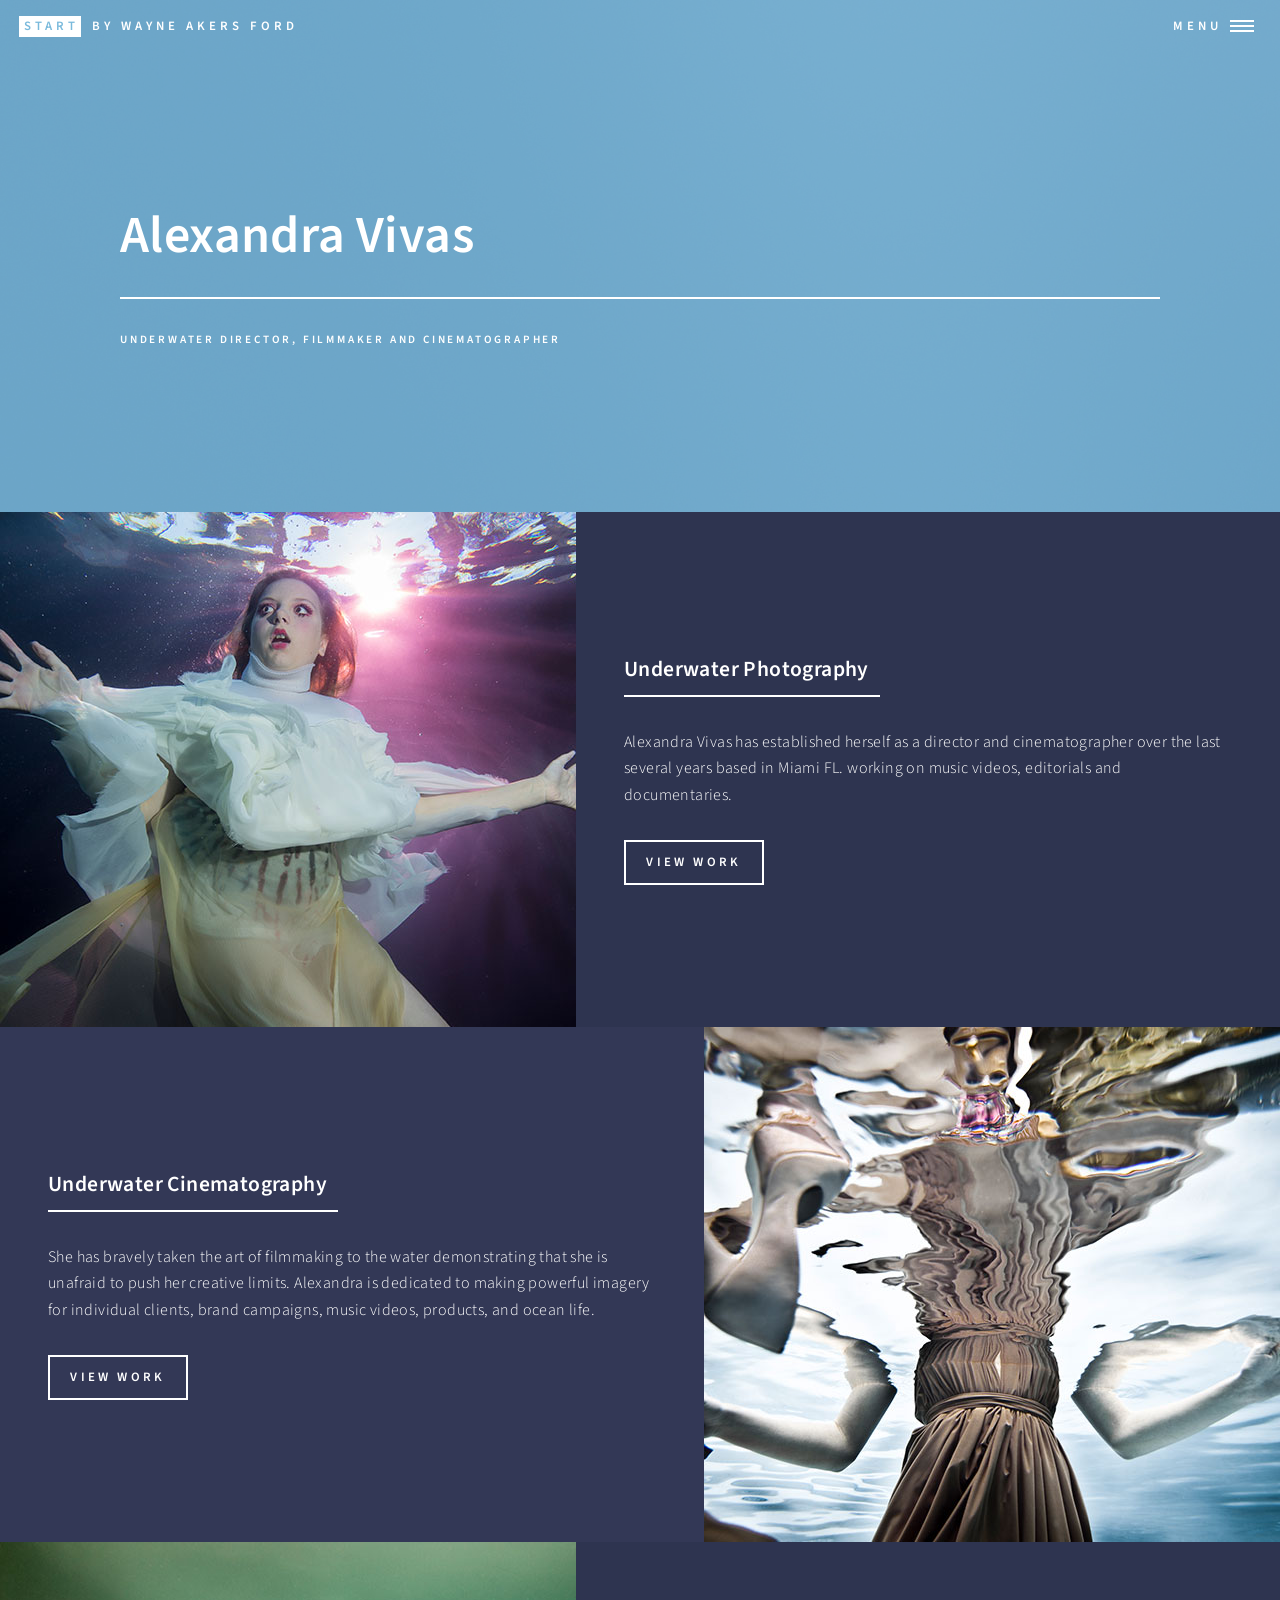
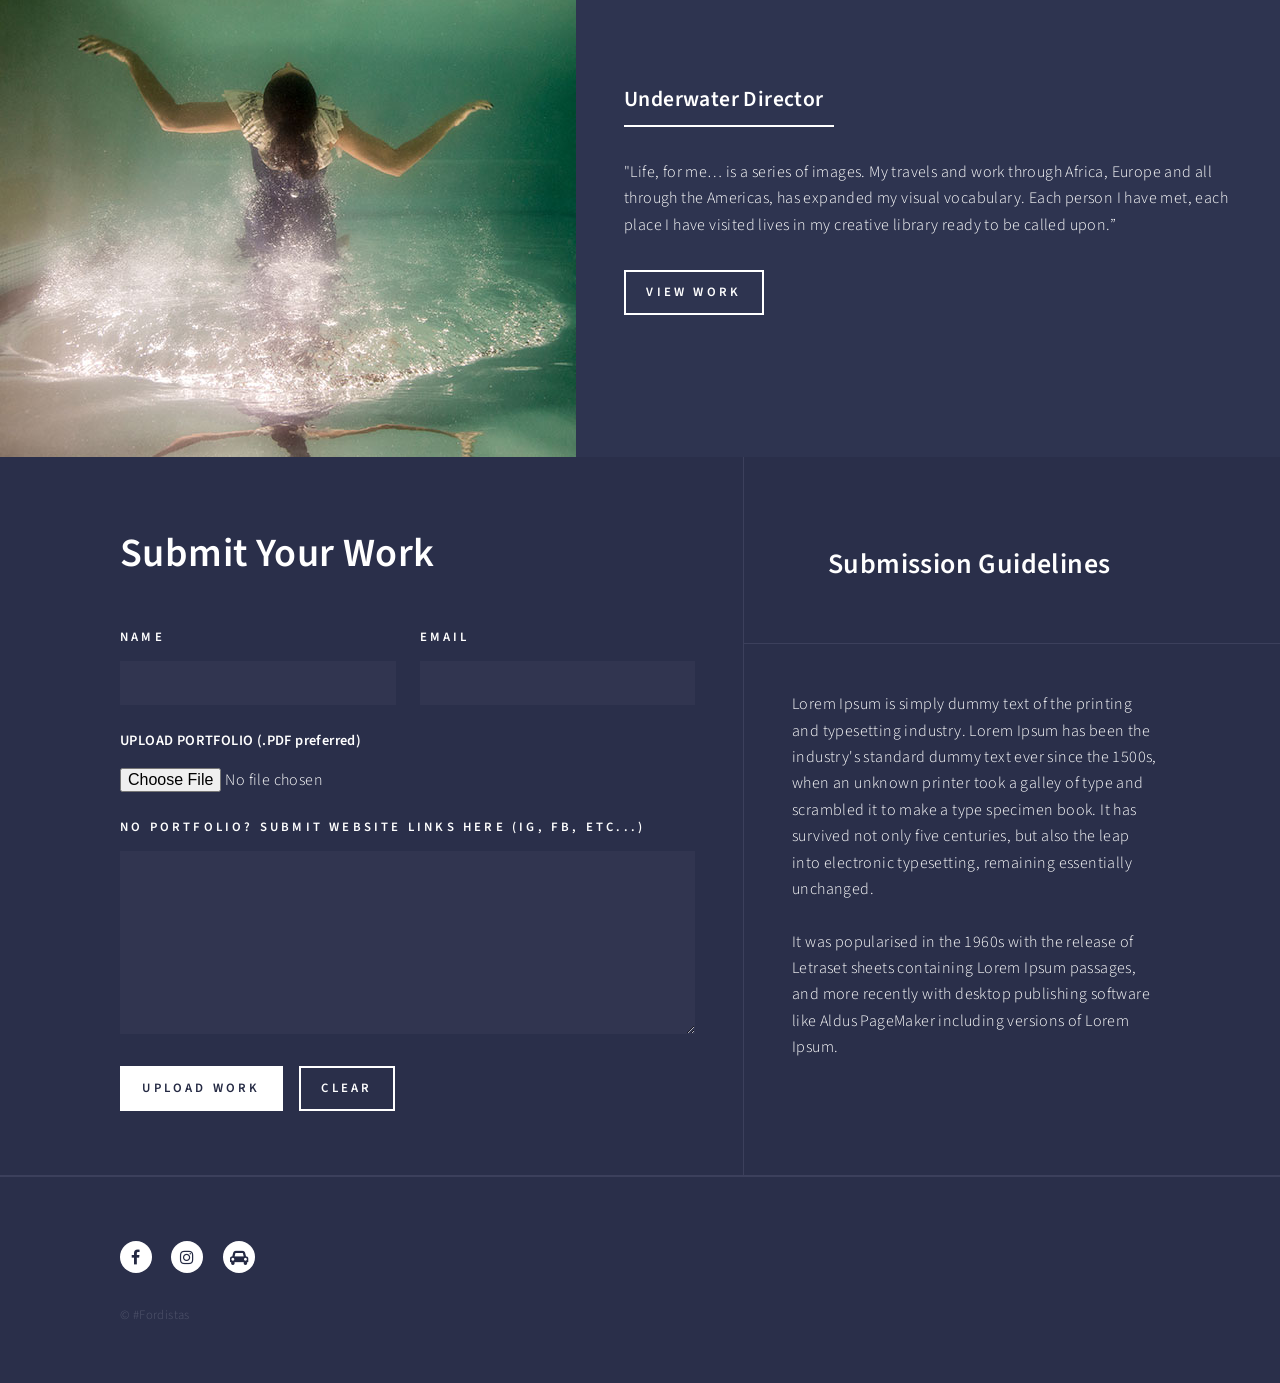
==== pages/AlexandraVivas.html @ 514eb355 "added all new artists" ====
<!DOCTYPE HTML>
<!--
	Forty by Pixelarity
	pixelarity.com | hello@pixelarity.com
	License: pixelarity.com/license
-->
<html>
	<head>
		<title>START</title>
		<meta charset="utf-8" />
		<meta name="viewport" content="width=device-width, initial-scale=1, user-scalable=no" />
		<link rel="stylesheet" href="../assets/css/main.css" />
		<noscript><link rel="stylesheet" href="../assets/css/noscript.css" /></noscript>
		<link rel="stylesheet" href="../assets/css/lightbox.css" />
	</head>
	<body class="is-preload">

		<!-- Wrapper -->
			<div id="wrapper">

				<!-- Header -->
				<!-- Note: The "styleN" class below should match that of the banner element. -->
					<header id="header" class="alt style2">
						<a href="../index.html" class="logo"><strong>START</strong> <span>by Wayne Akers Ford</span></a>
						<nav>
							<a href="#menu">Menu</a>
						</nav>
					</header>

				<!-- Menu -->
					<nav id="menu">
						<ul class="links">
							<li><a href="../index.html">Home</a></li>
							<li><a href="../index.html">Artist Catalogue</a></li>
<!-- 							<li><a href="#two">#Fordistas Gallery</a></li> -->
<!-- 							<li><a href="elements.html">Elements</a></li>
 -->						</ul>
<!-- 						<ul class="actions stacked">
							<li><a href="#" class="button primary fit">Get Started</a></li>
							<li><a href="#" class="button fit">Log In</a></li>
						</ul> -->
					</nav>

				<!-- Banner -->
				<!-- Note: The "styleN" class below should match that of the header element. -->
					<section id="banner" class="style2">
						<div class="inner">
							<span class="image">
								<img src="../images/pic07.jpg" alt="" />
							</span>
							<header class="major">
								<h1>Alexandra Vivas</h1>
							</header>
							<div class="content">
								<p>Underwater Director, filmmaker and cinematographer</p>
							</div>
						</div>
					</section>

				<!-- Main -->
					<div id="main">

						<!-- One -->
<!-- 							<section id="one">
								<div class="inner">
									<header class="major">
										<h2>Sed amet aliquam</h2>
									</header>
									<p>Nullam et orci eu lorem consequat tincidunt vivamus et sagittis magna sed nunc rhoncus condimentum sem. In efficitur ligula tate urna. Maecenas massa vel lacinia pellentesque lorem ipsum dolor. Nullam et orci eu lorem consequat tincidunt. Vivamus et sagittis libero. Nullam et orci eu lorem consequat tincidunt vivamus et sagittis magna sed nunc rhoncus condimentum sem. In efficitur ligula tate urna.</p>
								</div>
							</section>
 -->
						<!-- Two -->
							<section id="two" class="spotlights">
								<section>
									<a href="" class="image">
										<img src="../images/artist5_01_nov.jpg" alt="" data-position="center center" />
									</a>
									<div class="content">
										<div class="inner">
											<header class="major">
												<h3>Underwater Photography</h3>
											</header>
											<p>Alexandra Vivas has established herself as a director and cinematographer over the last several years based in Miami FL. working on music videos, editorials and documentaries.</p>
											<ul class="actions">
												<li>
													<a href="../images/artist5_01_nov.jpg" class="button" data-title="Underwater Photography" data-lightbox="image-1" data-title="My caption">View Work</a>
												</li>
											</ul>
										</div>
									</div>
								</section>

								<section>
									<a href="" class="image">
										<img src="../images/artist5_02_nov.jpg" alt="" data-position="top center" />
									</a>
									<div class="content">
										<div class="inner">
											<header class="major">
												<h3>Underwater Cinematography</h3>
											</header>
											<p>She has bravely taken the art of filmmaking to the water demonstrating that she is unafraid to push her creative limits.  Alexandra is dedicated to making powerful imagery for individual clients, brand campaigns, music videos, products, and ocean life. </p>
											<ul class="actions">
												<li><a href="../images/artist5_02_nov.jpg" class="button" data-title="Underwater Photography" data-lightbox="image-1" data-title="My caption">View Work</a></li>
											</ul>
										</div>
									</div>
								</section>

								<section>
									<a href="" class="image">
										<img src="../images/artist5_03_nov.jpg" alt="" data-position="25% 25%" />
									</a>
									<div class="content">
										<div class="inner">
											<header class="major">
												<h3>Underwater Director</h3>
											</header>
											<p>"Life, for me…  is a series of images.  My travels and work through Africa, Europe and all through the Americas, has expanded my visual vocabulary. Each person I have met, each place I have visited lives in my creative library ready to be called upon.”</p>
											<ul class="actions">
												<li><a href="../images/artist5_03_nov.jpg" class="button" data-title="Underwater Photography" data-lightbox="image-1" data-title="My caption">View Work</a></li>
											</ul>
										</div>
									</div>
								</section>

							</section>

						<!-- Three -->
<!-- 							<section id="three">
								<div class="inner">
									<header class="major">
										<h2>Massa libero</h2>
									</header>
									<p>Nullam et orci eu lorem consequat tincidunt vivamus et sagittis libero. Mauris aliquet magna magna sed nunc rhoncus pharetra. Pellentesque condimentum sem. In efficitur ligula tate urna. Maecenas laoreet massa vel lacinia pellentesque lorem ipsum dolor. Nullam et orci eu lorem consequat tincidunt. Vivamus et sagittis libero. Mauris aliquet magna magna sed nunc rhoncus amet pharetra et feugiat tempus.</p>
									<ul class="actions">
										<li><a href="" class="button next">Get Started</a></li>
									</ul>
								</div>
							</section>

					</div> -->

				<!-- Contact -->
					<section id="contact">
						<div class="inner">
							<section>
								<form method="post" action="#" netlify>
									<h1>Submit Your Work</h1>
									<div class="fields">
										<div class="field half">
											<label for="name">Name</label>
											<input type="text" name="name" id="name" />
										</div>
										<div class="field half">
											<label for="email">Email</label>
											<input type="text" name="email" id="email" />
										</div>
										<div class="field half"><div class="upload-btn-wrapper">
												<h5>UPLOAD PORTFOLIO (.PDF preferred)</h5>
											<!-- <button class="btn">Upload Your Work</button> -->
											<input type="file" name="myfile" />
										</div></div>
										<div class="field">
											<label for="message">No portfolio? Submit Website Links here (IG, FB, etc...)</label>
											<textarea name="message" id="message" rows="6"></textarea>
										</div>
									</div>
									<ul class="actions">
										<li><input type="submit" value="Upload Work" class="primary" /></li>
										<li><input type="reset" value="Clear" /></li>
									</ul>
								</form>
							</section>
							<section class="split">
								<h2>Submission Guidelines</h2>
								<p>Lorem Ipsum is simply dummy text of the printing and typesetting industry. Lorem Ipsum has been the industry's standard dummy text ever since the 1500s, when an unknown printer took a galley of type and scrambled it to make a type specimen book. It has survived not only five centuries, but also the leap into electronic typesetting, remaining essentially unchanged. </br> </br>It was popularised in the 1960s with the release of Letraset sheets containing Lorem Ipsum passages, and more recently with desktop publishing software like Aldus PageMaker including versions of Lorem Ipsum.</p>
							</section>
						</div>
					</section>

				<!-- Footer -->
					<footer id="footer">
						<div class="inner">
							<ul class="icons">
<!-- 								<li><a href="#" class="icon alt fa-twitter"><span class="label">Twitter</span></a></li>
 -->							<li><a href="https://www.facebook.com/wayneakersford/" class="icon alt fa-facebook"><span class="label">Facebook</span></a></li>
								<li><a href="https://www.instagram.com/wayneakersford/" class="icon alt fa-instagram"><span class="label">Instagram</span></a></li>
								<li><a href="http://wayneakersford.com" class="icon alt fa-car"><span class="label">Wayne Akers Ford</span></a></li>
							</ul>
							<ul class="copyright">
								<li>&copy; #Fordistas</li>
							</ul>
						</div>
					</footer>

			</div>

		<!-- Scripts -->
			<script src="../assets/js/jquery.min.js"></script>
			<script src="../assets/js/jquery.scrolly.min.js"></script>
			<script src="../assets/js/jquery.scrollex.min.js"></script>
			<script src="../assets/js/browser.min.js"></script>
			<script src="../assets/js/lightbox.js"></script>
			<script src="../assets/js/breakpoints.min.js"></script>
			<script src="../assets/js/util.js"></script>
			<script src="../assets/js/main.js"></script>

	</body>
</html>
---- assets/css/main.css ----
@import url(font-awesome.min.css);
@import url("https://fonts.googleapis.com/css?family=Source+Sans+Pro:300,300italic,600,600italic");

/*
	Forty by Pixelarity
	pixelarity.com | hello@pixelarity.com
	License: pixelarity.com/license
*/

html, body, div, span, applet, object,
iframe, h1, h2, h3, h4, h5, h6, p, blockquote,
pre, a, abbr, acronym, address, big, cite,
code, del, dfn, em, img, ins, kbd, q, s, samp,
small, strike, strong, sub, sup, tt, var, b,
u, i, center, dl, dt, dd, ol, ul, li, fieldset,
form, label, legend, table, caption, tbody,
tfoot, thead, tr, th, td, article, aside,
canvas, details, embed, figure, figcaption,
footer, header, hgroup, menu, nav, output, ruby,
section, summary, time, mark, audio, video {
	margin: 0;
	padding: 0;
	border: 0;
	font-size: 100%;
	font: inherit;
	vertical-align: baseline;}

article, aside, details, figcaption, figure,
footer, header, hgroup, menu, nav, section {
	display: block;}

body {
	line-height: 1;
}

ol, ul {
	list-style: none;
}

blockquote, q {
	quotes: none;
}

	blockquote:before, blockquote:after, q:before, q:after {
		content: '';
		content: none;
	}

table {
	border-collapse: collapse;
	border-spacing: 0;
}

body {
	-webkit-text-size-adjust: none;
}

mark {
	background-color: transparent;
	color: inherit;
}

input::-moz-focus-inner {
	border: 0;
	padding: 0;
}

input, select, textarea {
	-moz-appearance: none;
	-webkit-appearance: none;
	-ms-appearance: none;
	appearance: none;
}

/* Basic */

	@-ms-viewport {
		width: device-width;
	}

	body {
		-ms-overflow-style: scrollbar;
	}

	@media screen and (max-width: 480px) {

		html, body {
			min-width: 320px;
		}

	}

	html {
		box-sizing: border-box;
	}

	*, *:before, *:after {
		box-sizing: inherit;
	}

	body {
		background: #242943;
	}

		body.is-preload *, body.is-preload *:before, body.is-preload *:after {
			-moz-animation: none !important;
			-webkit-animation: none !important;
			-ms-animation: none !important;
			animation: none !important;
			-moz-transition: none !important;
			-webkit-transition: none !important;
			-ms-transition: none !important;
			transition: none !important;
		}

/* Type */

	body, input, select, textarea {
		color: #ffffff;
		font-family: "Source Sans Pro", Helvetica, sans-serif;
		font-size: 17pt;
		font-weight: 300;
		letter-spacing: 0.025em;
		line-height: 1.65;
	}

		@media screen and (max-width: 1680px) {

			body, input, select, textarea {
				font-size: 14pt;
			}

		}

		@media screen and (max-width: 1280px) {

			body, input, select, textarea {
				font-size: 12pt;
			}

		}

		@media screen and (max-width: 360px) {

			body, input, select, textarea {
				font-size: 11pt;
			}

		}

	a {
		-moz-transition: color 0.2s ease-in-out, border-bottom-color 0.2s ease-in-out;
		-webkit-transition: color 0.2s ease-in-out, border-bottom-color 0.2s ease-in-out;
		-ms-transition: color 0.2s ease-in-out, border-bottom-color 0.2s ease-in-out;
		transition: color 0.2s ease-in-out, border-bottom-color 0.2s ease-in-out;
		border-bottom: dotted 1px;
		color: inherit;
		text-decoration: none;
	}

		a:hover {
			border-bottom-color: transparent;
			color: #f76f91 !important;
		}

		a:active {
			color: #ed2c5c !important;
		}

	strong, b {
		color: #ffffff;
		font-weight: 600;
	}

	em, i {
		font-style: italic;
	}

	p {
		margin: 0 0 2em 0;
	}

	h1, h2, h3, h4, h5, h6 {
		color: #ffffff;
		font-weight: 600;
		line-height: 1.65;
		margin: 0 0 1em 0;
	}

		h1 a, h2 a, h3 a, h4 a, h5 a, h6 a {
			color: inherit;
			border-bottom: 0;
		}

	h1 {
		font-size: 2.5em;
	}

	h2 {
		font-size: 1.75em;
	}

	h3 {
		font-size: 1.35em;
	}

	h4 {
		font-size: 1.1em;
	}

	h5 {
		font-size: 0.9em;
	}

	h6 {
		font-size: 0.7em;
	}

	@media screen and (max-width: 736px) {

		h1 {
			font-size: 2em;
		}

		h2 {
			font-size: 1.5em;
		}

		h3 {
			font-size: 1.25em;
		}

	}

	sub {
		font-size: 0.8em;
		position: relative;
		top: 0.5em;
	}

	sup {
		font-size: 0.8em;
		position: relative;
		top: -0.5em;
	}

	blockquote {
		border-left: solid 4px rgba(212, 212, 255, 0.1);
		font-style: italic;
		margin: 0 0 2em 0;
		padding: 0.5em 0 0.5em 2em;
	}

	code {
		background: rgba(212, 212, 255, 0.035);
		font-family: "Courier New", monospace;
		font-size: 0.9em;
		margin: 0 0.25em;
		padding: 0.25em 0.65em;
	}

	pre {
		-webkit-overflow-scrolling: touch;
		font-family: "Courier New", monospace;
		font-size: 0.9em;
		margin: 0 0 2em 0;
	}

		pre code {
			display: block;
			line-height: 1.75;
			padding: 1em 1.5em;
			overflow-x: auto;
		}

	hr {
		border: 0;
		border-bottom: solid 1px rgba(212, 212, 255, 0.1);
		margin: 2em 0;
	}

		hr.major {
			margin: 3em 0;
		}

	.align-left {
		text-align: left;
	}

	.align-center {
		text-align: center;
	}

	.align-right {
		text-align: right;
	}

/* Row */

	.row {
		display: flex;
		flex-wrap: wrap;
		box-sizing: border-box;
		align-items: stretch;
	}

		.row > * {
			box-sizing: border-box;
		}

		.row.gtr-uniform > * > :last-child {
			margin-bottom: 0;
		}

		.row.aln-left {
			justify-content: flex-start;
		}

		.row.aln-center {
			justify-content: center;
		}

		.row.aln-right {
			justify-content: flex-end;
		}

		.row.aln-top {
			align-items: flex-start;
		}

		.row.aln-middle {
			align-items: center;
		}

		.row.aln-bottom {
			align-items: flex-end;
		}

		.row > .imp {
			order: -1;
		}

		.row > .col-1 {
			width: 8.3333333333%;
		}

		.row > .off-1 {
			margin-left: 8.3333333333%;
		}

		.row > .col-2 {
			width: 16.6666666667%;
		}

		.row > .off-2 {
			margin-left: 16.6666666667%;
		}

		.row > .col-3 {
			width: 25%;
		}

		.row > .off-3 {
			margin-left: 25%;
		}

		.row > .col-4 {
			width: 33.3333333333%;
		}

		.row > .off-4 {
			margin-left: 33.3333333333%;
		}

		.row > .col-5 {
			width: 41.6666666667%;
		}

		.row > .off-5 {
			margin-left: 41.6666666667%;
		}

		.row > .col-6 {
			width: 50%;
		}

		.row > .off-6 {
			margin-left: 50%;
		}

		.row > .col-7 {
			width: 58.3333333333%;
		}

		.row > .off-7 {
			margin-left: 58.3333333333%;
		}

		.row > .col-8 {
			width: 66.6666666667%;
		}

		.row > .off-8 {
			margin-left: 66.6666666667%;
		}

		.row > .col-9 {
			width: 75%;
		}

		.row > .off-9 {
			margin-left: 75%;
		}

		.row > .col-10 {
			width: 83.3333333333%;
		}

		.row > .off-10 {
			margin-left: 83.3333333333%;
		}

		.row > .col-11 {
			width: 91.6666666667%;
		}

		.row > .off-11 {
			margin-left: 91.6666666667%;
		}

		.row > .col-12 {
			width: 100%;
		}

		.row > .off-12 {
			margin-left: 100%;
		}

		.row.gtr-0 {
			margin-top: 0;
			margin-left: 0em;
		}

			.row.gtr-0 > * {
				padding: 0 0 0 0em;
			}

			.row.gtr-0.gtr-uniform {
				margin-top: 0em;
			}

				.row.gtr-0.gtr-uniform > * {
					padding-top: 0em;
				}

		.row.gtr-25 {
			margin-top: 0;
			margin-left: -0.5em;
		}

			.row.gtr-25 > * {
				padding: 0 0 0 0.5em;
			}

			.row.gtr-25.gtr-uniform {
				margin-top: -0.5em;
			}

				.row.gtr-25.gtr-uniform > * {
					padding-top: 0.5em;
				}

		.row.gtr-50 {
			margin-top: 0;
			margin-left: -1em;
		}

			.row.gtr-50 > * {
				padding: 0 0 0 1em;
			}

			.row.gtr-50.gtr-uniform {
				margin-top: -1em;
			}

				.row.gtr-50.gtr-uniform > * {
					padding-top: 1em;
				}

		.row {
			margin-top: 0;
			margin-left: -2em;
		}

			.row > * {
				padding: 0 0 0 2em;
			}

			.row.gtr-uniform {
				margin-top: -2em;
			}

				.row.gtr-uniform > * {
					padding-top: 2em;
				}

		.row.gtr-150 {
			margin-top: 0;
			margin-left: -3em;
		}

			.row.gtr-150 > * {
				padding: 0 0 0 3em;
			}

			.row.gtr-150.gtr-uniform {
				margin-top: -3em;
			}

				.row.gtr-150.gtr-uniform > * {
					padding-top: 3em;
				}

		.row.gtr-200 {
			margin-top: 0;
			margin-left: -4em;
		}

			.row.gtr-200 > * {
				padding: 0 0 0 4em;
			}

			.row.gtr-200.gtr-uniform {
				margin-top: -4em;
			}

				.row.gtr-200.gtr-uniform > * {
					padding-top: 4em;
				}

		@media screen and (max-width: 1680px) {

			.row {
				display: flex;
				flex-wrap: wrap;
				box-sizing: border-box;
				align-items: stretch;
			}

				.row > * {
					box-sizing: border-box;
				}

				.row.gtr-uniform > * > :last-child {
					margin-bottom: 0;
				}

				.row.aln-left {
					justify-content: flex-start;
				}

				.row.aln-center {
					justify-content: center;
				}

				.row.aln-right {
					justify-content: flex-end;
				}

				.row.aln-top {
					align-items: flex-start;
				}

				.row.aln-middle {
					align-items: center;
				}

				.row.aln-bottom {
					align-items: flex-end;
				}

				.row > .imp-xlarge {
					order: -1;
				}

				.row > .col-1-xlarge {
					width: 8.3333333333%;
				}

				.row > .off-1-xlarge {
					margin-left: 8.3333333333%;
				}

				.row > .col-2-xlarge {
					width: 16.6666666667%;
				}

				.row > .off-2-xlarge {
					margin-left: 16.6666666667%;
				}

				.row > .col-3-xlarge {
					width: 25%;
				}

				.row > .off-3-xlarge {
					margin-left: 25%;
				}

				.row > .col-4-xlarge {
					width: 33.3333333333%;
				}

				.row > .off-4-xlarge {
					margin-left: 33.3333333333%;
				}

				.row > .col-5-xlarge {
					width: 41.6666666667%;
				}

				.row > .off-5-xlarge {
					margin-left: 41.6666666667%;
				}

				.row > .col-6-xlarge {
					width: 50%;
				}

				.row > .off-6-xlarge {
					margin-left: 50%;
				}

				.row > .col-7-xlarge {
					width: 58.3333333333%;
				}

				.row > .off-7-xlarge {
					margin-left: 58.3333333333%;
				}

				.row > .col-8-xlarge {
					width: 66.6666666667%;
				}

				.row > .off-8-xlarge {
					margin-left: 66.6666666667%;
				}

				.row > .col-9-xlarge {
					width: 75%;
				}

				.row > .off-9-xlarge {
					margin-left: 75%;
				}

				.row > .col-10-xlarge {
					width: 83.3333333333%;
				}

				.row > .off-10-xlarge {
					margin-left: 83.3333333333%;
				}

				.row > .col-11-xlarge {
					width: 91.6666666667%;
				}

				.row > .off-11-xlarge {
					margin-left: 91.6666666667%;
				}

				.row > .col-12-xlarge {
					width: 100%;
				}

				.row > .off-12-xlarge {
					margin-left: 100%;
				}

				.row.gtr-0 {
					margin-top: 0;
					margin-left: 0em;
				}

					.row.gtr-0 > * {
						padding: 0 0 0 0em;
					}

					.row.gtr-0.gtr-uniform {
						margin-top: 0em;
					}

						.row.gtr-0.gtr-uniform > * {
							padding-top: 0em;
						}

				.row.gtr-25 {
					margin-top: 0;
					margin-left: -0.5em;
				}

					.row.gtr-25 > * {
						padding: 0 0 0 0.5em;
					}

					.row.gtr-25.gtr-uniform {
						margin-top: -0.5em;
					}

						.row.gtr-25.gtr-uniform > * {
							padding-top: 0.5em;
						}

				.row.gtr-50 {
					margin-top: 0;
					margin-left: -1em;
				}

					.row.gtr-50 > * {
						padding: 0 0 0 1em;
					}

					.row.gtr-50.gtr-uniform {
						margin-top: -1em;
					}

						.row.gtr-50.gtr-uniform > * {
							padding-top: 1em;
						}

				.row {
					margin-top: 0;
					margin-left: -2em;
				}

					.row > * {
						padding: 0 0 0 2em;
					}

					.row.gtr-uniform {
						margin-top: -2em;
					}

						.row.gtr-uniform > * {
							padding-top: 2em;
						}

				.row.gtr-150 {
					margin-top: 0;
					margin-left: -3em;
				}

					.row.gtr-150 > * {
						padding: 0 0 0 3em;
					}

					.row.gtr-150.gtr-uniform {
						margin-top: -3em;
					}

						.row.gtr-150.gtr-uniform > * {
							padding-top: 3em;
						}

				.row.gtr-200 {
					margin-top: 0;
					margin-left: -4em;
				}

					.row.gtr-200 > * {
						padding: 0 0 0 4em;
					}

					.row.gtr-200.gtr-uniform {
						margin-top: -4em;
					}

						.row.gtr-200.gtr-uniform > * {
							padding-top: 4em;
						}

		}

		@media screen and (max-width: 1280px) {

			.row {
				display: flex;
				flex-wrap: wrap;
				box-sizing: border-box;
				align-items: stretch;
			}

				.row > * {
					box-sizing: border-box;
				}

				.row.gtr-uniform > * > :last-child {
					margin-bottom: 0;
				}

				.row.aln-left {
					justify-content: flex-start;
				}

				.row.aln-center {
					justify-content: center;
				}

				.row.aln-right {
					justify-content: flex-end;
				}

				.row.aln-top {
					align-items: flex-start;
				}

				.row.aln-middle {
					align-items: center;
				}

				.row.aln-bottom {
					align-items: flex-end;
				}

				.row > .imp-large {
					order: -1;
				}

				.row > .col-1-large {
					width: 8.3333333333%;
				}

				.row > .off-1-large {
					margin-left: 8.3333333333%;
				}

				.row > .col-2-large {
					width: 16.6666666667%;
				}

				.row > .off-2-large {
					margin-left: 16.6666666667%;
				}

				.row > .col-3-large {
					width: 25%;
				}

				.row > .off-3-large {
					margin-left: 25%;
				}

				.row > .col-4-large {
					width: 33.3333333333%;
				}

				.row > .off-4-large {
					margin-left: 33.3333333333%;
				}

				.row > .col-5-large {
					width: 41.6666666667%;
				}

				.row > .off-5-large {
					margin-left: 41.6666666667%;
				}

				.row > .col-6-large {
					width: 50%;
				}

				.row > .off-6-large {
					margin-left: 50%;
				}

				.row > .col-7-large {
					width: 58.3333333333%;
				}

				.row > .off-7-large {
					margin-left: 58.3333333333%;
				}

				.row > .col-8-large {
					width: 66.6666666667%;
				}

				.row > .off-8-large {
					margin-left: 66.6666666667%;
				}

				.row > .col-9-large {
					width: 75%;
				}

				.row > .off-9-large {
					margin-left: 75%;
				}

				.row > .col-10-large {
					width: 83.3333333333%;
				}

				.row > .off-10-large {
					margin-left: 83.3333333333%;
				}

				.row > .col-11-large {
					width: 91.6666666667%;
				}

				.row > .off-11-large {
					margin-left: 91.6666666667%;
				}

				.row > .col-12-large {
					width: 100%;
				}

				.row > .off-12-large {
					margin-left: 100%;
				}

				.row.gtr-0 {
					margin-top: 0;
					margin-left: 0em;
				}

					.row.gtr-0 > * {
						padding: 0 0 0 0em;
					}

					.row.gtr-0.gtr-uniform {
						margin-top: 0em;
					}

						.row.gtr-0.gtr-uniform > * {
							padding-top: 0em;
						}

				.row.gtr-25 {
					margin-top: 0;
					margin-left: -0.375em;
				}

					.row.gtr-25 > * {
						padding: 0 0 0 0.375em;
					}

					.row.gtr-25.gtr-uniform {
						margin-top: -0.375em;
					}

						.row.gtr-25.gtr-uniform > * {
							padding-top: 0.375em;
						}

				.row.gtr-50 {
					margin-top: 0;
					margin-left: -0.75em;
				}

					.row.gtr-50 > * {
						padding: 0 0 0 0.75em;
					}

					.row.gtr-50.gtr-uniform {
						margin-top: -0.75em;
					}

						.row.gtr-50.gtr-uniform > * {
							padding-top: 0.75em;
						}

				.row {
					margin-top: 0;
					margin-left: -1.5em;
				}

					.row > * {
						padding: 0 0 0 1.5em;
					}

					.row.gtr-uniform {
						margin-top: -1.5em;
					}

						.row.gtr-uniform > * {
							padding-top: 1.5em;
						}

				.row.gtr-150 {
					margin-top: 0;
					margin-left: -2.25em;
				}

					.row.gtr-150 > * {
						padding: 0 0 0 2.25em;
					}

					.row.gtr-150.gtr-uniform {
						margin-top: -2.25em;
					}

						.row.gtr-150.gtr-uniform > * {
							padding-top: 2.25em;
						}

				.row.gtr-200 {
					margin-top: 0;
					margin-left: -3em;
				}

					.row.gtr-200 > * {
						padding: 0 0 0 3em;
					}

					.row.gtr-200.gtr-uniform {
						margin-top: -3em;
					}

						.row.gtr-200.gtr-uniform > * {
							padding-top: 3em;
						}

		}

		@media screen and (max-width: 980px) {

			.row {
				display: flex;
				flex-wrap: wrap;
				box-sizing: border-box;
				align-items: stretch;
			}

				.row > * {
					box-sizing: border-box;
				}

				.row.gtr-uniform > * > :last-child {
					margin-bottom: 0;
				}

				.row.aln-left {
					justify-content: flex-start;
				}

				.row.aln-center {
					justify-content: center;
				}

				.row.aln-right {
					justify-content: flex-end;
				}

				.row.aln-top {
					align-items: flex-start;
				}

				.row.aln-middle {
					align-items: center;
				}

				.row.aln-bottom {
					align-items: flex-end;
				}

				.row > .imp-medium {
					order: -1;
				}

				.row > .col-1-medium {
					width: 8.3333333333%;
				}

				.row > .off-1-medium {
					margin-left: 8.3333333333%;
				}

				.row > .col-2-medium {
					width: 16.6666666667%;
				}

				.row > .off-2-medium {
					margin-left: 16.6666666667%;
				}

				.row > .col-3-medium {
					width: 25%;
				}

				.row > .off-3-medium {
					margin-left: 25%;
				}

				.row > .col-4-medium {
					width: 33.3333333333%;
				}

				.row > .off-4-medium {
					margin-left: 33.3333333333%;
				}

				.row > .col-5-medium {
					width: 41.6666666667%;
				}

				.row > .off-5-medium {
					margin-left: 41.6666666667%;
				}

				.row > .col-6-medium {
					width: 50%;
				}

				.row > .off-6-medium {
					margin-left: 50%;
				}

				.row > .col-7-medium {
					width: 58.3333333333%;
				}

				.row > .off-7-medium {
					margin-left: 58.3333333333%;
				}

				.row > .col-8-medium {
					width: 66.6666666667%;
				}

				.row > .off-8-medium {
					margin-left: 66.6666666667%;
				}

				.row > .col-9-medium {
					width: 75%;
				}

				.row > .off-9-medium {
					margin-left: 75%;
				}

				.row > .col-10-medium {
					width: 83.3333333333%;
				}

				.row > .off-10-medium {
					margin-left: 83.3333333333%;
				}

				.row > .col-11-medium {
					width: 91.6666666667%;
				}

				.row > .off-11-medium {
					margin-left: 91.6666666667%;
				}

				.row > .col-12-medium {
					width: 100%;
				}

				.row > .off-12-medium {
					margin-left: 100%;
				}

				.row.gtr-0 {
					margin-top: 0;
					margin-left: 0em;
				}

					.row.gtr-0 > * {
						padding: 0 0 0 0em;
					}

					.row.gtr-0.gtr-uniform {
						margin-top: 0em;
					}

						.row.gtr-0.gtr-uniform > * {
							padding-top: 0em;
						}

				.row.gtr-25 {
					margin-top: 0;
					margin-left: -0.375em;
				}

					.row.gtr-25 > * {
						padding: 0 0 0 0.375em;
					}

					.row.gtr-25.gtr-uniform {
						margin-top: -0.375em;
					}

						.row.gtr-25.gtr-uniform > * {
							padding-top: 0.375em;
						}

				.row.gtr-50 {
					margin-top: 0;
					margin-left: -0.75em;
				}

					.row.gtr-50 > * {
						padding: 0 0 0 0.75em;
					}

					.row.gtr-50.gtr-uniform {
						margin-top: -0.75em;
					}

						.row.gtr-50.gtr-uniform > * {
							padding-top: 0.75em;
						}

				.row {
					margin-top: 0;
					margin-left: -1.5em;
				}

					.row > * {
						padding: 0 0 0 1.5em;
					}

					.row.gtr-uniform {
						margin-top: -1.5em;
					}

						.row.gtr-uniform > * {
							padding-top: 1.5em;
						}

				.row.gtr-150 {
					margin-top: 0;
					margin-left: -2.25em;
				}

					.row.gtr-150 > * {
						padding: 0 0 0 2.25em;
					}

					.row.gtr-150.gtr-uniform {
						margin-top: -2.25em;
					}

						.row.gtr-150.gtr-uniform > * {
							padding-top: 2.25em;
						}

				.row.gtr-200 {
					margin-top: 0;
					margin-left: -3em;
				}

					.row.gtr-200 > * {
						padding: 0 0 0 3em;
					}

					.row.gtr-200.gtr-uniform {
						margin-top: -3em;
					}

						.row.gtr-200.gtr-uniform > * {
							padding-top: 3em;
						}

		}

		@media screen and (max-width: 736px) {

			.row {
				display: flex;
				flex-wrap: wrap;
				box-sizing: border-box;
				align-items: stretch;
			}

				.row > * {
					box-sizing: border-box;
				}

				.row.gtr-uniform > * > :last-child {
					margin-bottom: 0;
				}

				.row.aln-left {
					justify-content: flex-start;
				}

				.row.aln-center {
					justify-content: center;
				}

				.row.aln-right {
					justify-content: flex-end;
				}

				.row.aln-top {
					align-items: flex-start;
				}

				.row.aln-middle {
					align-items: center;
				}

				.row.aln-bottom {
					align-items: flex-end;
				}

				.row > .imp-small {
					order: -1;
				}

				.row > .col-1-small {
					width: 8.3333333333%;
				}

				.row > .off-1-small {
					margin-left: 8.3333333333%;
				}

				.row > .col-2-small {
					width: 16.6666666667%;
				}

				.row > .off-2-small {
					margin-left: 16.6666666667%;
				}

				.row > .col-3-small {
					width: 25%;
				}

				.row > .off-3-small {
					margin-left: 25%;
				}

				.row > .col-4-small {
					width: 33.3333333333%;
				}

				.row > .off-4-small {
					margin-left: 33.3333333333%;
				}

				.row > .col-5-small {
					width: 41.6666666667%;
				}

				.row > .off-5-small {
					margin-left: 41.6666666667%;
				}

				.row > .col-6-small {
					width: 50%;
				}

				.row > .off-6-small {
					margin-left: 50%;
				}

				.row > .col-7-small {
					width: 58.3333333333%;
				}

				.row > .off-7-small {
					margin-left: 58.3333333333%;
				}

				.row > .col-8-small {
					width: 66.6666666667%;
				}

				.row > .off-8-small {
					margin-left: 66.6666666667%;
				}

				.row > .col-9-small {
					width: 75%;
				}

				.row > .off-9-small {
					margin-left: 75%;
				}

				.row > .col-10-small {
					width: 83.3333333333%;
				}

				.row > .off-10-small {
					margin-left: 83.3333333333%;
				}

				.row > .col-11-small {
					width: 91.6666666667%;
				}

				.row > .off-11-small {
					margin-left: 91.6666666667%;
				}

				.row > .col-12-small {
					width: 100%;
				}

				.row > .off-12-small {
					margin-left: 100%;
				}

				.row.gtr-0 {
					margin-top: 0;
					margin-left: 0em;
				}

					.row.gtr-0 > * {
						padding: 0 0 0 0em;
					}

					.row.gtr-0.gtr-uniform {
						margin-top: 0em;
					}

						.row.gtr-0.gtr-uniform > * {
							padding-top: 0em;
						}

				.row.gtr-25 {
					margin-top: 0;
					margin-left: -0.3125em;
				}

					.row.gtr-25 > * {
						padding: 0 0 0 0.3125em;
					}

					.row.gtr-25.gtr-uniform {
						margin-top: -0.3125em;
					}

						.row.gtr-25.gtr-uniform > * {
							padding-top: 0.3125em;
						}

				.row.gtr-50 {
					margin-top: 0;
					margin-left: -0.625em;
				}

					.row.gtr-50 > * {
						padding: 0 0 0 0.625em;
					}

					.row.gtr-50.gtr-uniform {
						margin-top: -0.625em;
					}

						.row.gtr-50.gtr-uniform > * {
							padding-top: 0.625em;
						}

				.row {
					margin-top: 0;
					margin-left: -1.25em;
				}

					.row > * {
						padding: 0 0 0 1.25em;
					}

					.row.gtr-uniform {
						margin-top: -1.25em;
					}

						.row.gtr-uniform > * {
							padding-top: 1.25em;
						}

				.row.gtr-150 {
					margin-top: 0;
					margin-left: -1.875em;
				}

					.row.gtr-150 > * {
						padding: 0 0 0 1.875em;
					}

					.row.gtr-150.gtr-uniform {
						margin-top: -1.875em;
					}

						.row.gtr-150.gtr-uniform > * {
							padding-top: 1.875em;
						}

				.row.gtr-200 {
					margin-top: 0;
					margin-left: -2.5em;
				}

					.row.gtr-200 > * {
						padding: 0 0 0 2.5em;
					}

					.row.gtr-200.gtr-uniform {
						margin-top: -2.5em;
					}

						.row.gtr-200.gtr-uniform > * {
							padding-top: 2.5em;
						}

		}

		@media screen and (max-width: 480px) {

			.row {
				display: flex;
				flex-wrap: wrap;
				box-sizing: border-box;
				align-items: stretch;
			}

				.row > * {
					box-sizing: border-box;
				}

				.row.gtr-uniform > * > :last-child {
					margin-bottom: 0;
				}

				.row.aln-left {
					justify-content: flex-start;
				}

				.row.aln-center {
					justify-content: center;
				}

				.row.aln-right {
					justify-content: flex-end;
				}

				.row.aln-top {
					align-items: flex-start;
				}

				.row.aln-middle {
					align-items: center;
				}

				.row.aln-bottom {
					align-items: flex-end;
				}

				.row > .imp-xsmall {
					order: -1;
				}

				.row > .col-1-xsmall {
					width: 8.3333333333%;
				}

				.row > .off-1-xsmall {
					margin-left: 8.3333333333%;
				}

				.row > .col-2-xsmall {
					width: 16.6666666667%;
				}

				.row > .off-2-xsmall {
					margin-left: 16.6666666667%;
				}

				.row > .col-3-xsmall {
					width: 25%;
				}

				.row > .off-3-xsmall {
					margin-left: 25%;
				}

				.row > .col-4-xsmall {
					width: 33.3333333333%;
				}

				.row > .off-4-xsmall {
					margin-left: 33.3333333333%;
				}

				.row > .col-5-xsmall {
					width: 41.6666666667%;
				}

				.row > .off-5-xsmall {
					margin-left: 41.6666666667%;
				}

				.row > .col-6-xsmall {
					width: 50%;
				}

				.row > .off-6-xsmall {
					margin-left: 50%;
				}

				.row > .col-7-xsmall {
					width: 58.3333333333%;
				}

				.row > .off-7-xsmall {
					margin-left: 58.3333333333%;
				}

				.row > .col-8-xsmall {
					width: 66.6666666667%;
				}

				.row > .off-8-xsmall {
					margin-left: 66.6666666667%;
				}

				.row > .col-9-xsmall {
					width: 75%;
				}

				.row > .off-9-xsmall {
					margin-left: 75%;
				}

				.row > .col-10-xsmall {
					width: 83.3333333333%;
				}

				.row > .off-10-xsmall {
					margin-left: 83.3333333333%;
				}

				.row > .col-11-xsmall {
					width: 91.6666666667%;
				}

				.row > .off-11-xsmall {
					margin-left: 91.6666666667%;
				}

				.row > .col-12-xsmall {
					width: 100%;
				}

				.row > .off-12-xsmall {
					margin-left: 100%;
				}

				.row.gtr-0 {
					margin-top: 0;
					margin-left: 0em;
				}

					.row.gtr-0 > * {
						padding: 0 0 0 0em;
					}

					.row.gtr-0.gtr-uniform {
						margin-top: 0em;
					}

						.row.gtr-0.gtr-uniform > * {
							padding-top: 0em;
						}

				.row.gtr-25 {
					margin-top: 0;
					margin-left: -0.3125em;
				}

					.row.gtr-25 > * {
						padding: 0 0 0 0.3125em;
					}

					.row.gtr-25.gtr-uniform {
						margin-top: -0.3125em;
					}

						.row.gtr-25.gtr-uniform > * {
							padding-top: 0.3125em;
						}

				.row.gtr-50 {
					margin-top: 0;
					margin-left: -0.625em;
				}

					.row.gtr-50 > * {
						padding: 0 0 0 0.625em;
					}

					.row.gtr-50.gtr-uniform {
						margin-top: -0.625em;
					}

						.row.gtr-50.gtr-uniform > * {
							padding-top: 0.625em;
						}

				.row {
					margin-top: 0;
					margin-left: -1.25em;
				}

					.row > * {
						padding: 0 0 0 1.25em;
					}

					.row.gtr-uniform {
						margin-top: -1.25em;
					}

						.row.gtr-uniform > * {
							padding-top: 1.25em;
						}

				.row.gtr-150 {
					margin-top: 0;
					margin-left: -1.875em;
				}

					.row.gtr-150 > * {
						padding: 0 0 0 1.875em;
					}

					.row.gtr-150.gtr-uniform {
						margin-top: -1.875em;
					}

						.row.gtr-150.gtr-uniform > * {
							padding-top: 1.875em;
						}

				.row.gtr-200 {
					margin-top: 0;
					margin-left: -2.5em;
				}

					.row.gtr-200 > * {
						padding: 0 0 0 2.5em;
					}

					.row.gtr-200.gtr-uniform {
						margin-top: -2.5em;
					}

						.row.gtr-200.gtr-uniform > * {
							padding-top: 2.5em;
						}

		}

/* Section/Article */

	section.special, article.special {
		text-align: center;
	}

	header.major {
		width: -moz-max-content;
		width: -webkit-max-content;
		width: -ms-max-content;
		width: max-content;
		margin-bottom: 2em;
	}

		header.major > :first-child {
			margin-bottom: 0;
			width: calc(100% + 0.5em);
		}

			header.major > :first-child:after {
				content: '';
				background-color: #ffffff;
				display: block;
				height: 2px;
				margin: 0.325em 0 0.5em 0;
				width: 100%;
			}

		header.major > p {
			font-size: 0.7em;
			font-weight: 600;
			letter-spacing: 0.25em;
			margin-bottom: 0;
			text-transform: uppercase;
		}

		body.is-ie header.major > :first-child:after {
			max-width: 9em;
		}

		body.is-ie header.major > h1:after {
			max-width: 100% !important;
		}

	@media screen and (max-width: 736px) {

		header.major > p br {
			display: none;
		}

	}

/* Form */

	form {
		margin: 0 0 2em 0;
	}

		form > :last-child {
			margin-bottom: 0;
		}

		form > .fields {
			display: -moz-flex;
			display: -webkit-flex;
			display: -ms-flex;
			display: flex;
			-moz-flex-wrap: wrap;
			-webkit-flex-wrap: wrap;
			-ms-flex-wrap: wrap;
			flex-wrap: wrap;
			width: calc(100% + 3em);
			margin: -1.5em 0 2em -1.5em;
		}

			form > .fields > .field {
				-moz-flex-grow: 0;
				-webkit-flex-grow: 0;
				-ms-flex-grow: 0;
				flex-grow: 0;
				-moz-flex-shrink: 0;
				-webkit-flex-shrink: 0;
				-ms-flex-shrink: 0;
				flex-shrink: 0;
				padding: 1.5em 0 0 1.5em;
				width: calc(100% - 1.5em);
			}

				form > .fields > .field.half {
					width: calc(50% - 0.75em);
				}

				form > .fields > .field.third {
					width: calc(100%/3 - 0.5em);
				}

				form > .fields > .field.quarter {
					width: calc(25% - 0.375em);
				}

		@media screen and (max-width: 480px) {

			form > .fields {
				width: calc(100% + 3em);
				margin: -1.5em 0 2em -1.5em;
			}

				form > .fields > .field {
					padding: 1.5em 0 0 1.5em;
					width: calc(100% - 1.5em);
				}

					form > .fields > .field.half {
						width: calc(100% - 1.5em);
					}

					form > .fields > .field.third {
						width: calc(100% - 1.5em);
					}

					form > .fields > .field.quarter {
						width: calc(100% - 1.5em);
					}

		}

	label {
		color: #ffffff;
		display: block;
		font-size: 0.8em;
		font-weight: 600;
		letter-spacing: 0.25em;
		margin: 0 0 1em 0;
		text-transform: uppercase;
	}

	input[type="text"],
	input[type="password"],
	input[type="email"],
	input[type="tel"],
	input[type="search"],
	input[type="url"],
	select,
	textarea {
		-moz-appearance: none;
		-webkit-appearance: none;
		-ms-appearance: none;
		appearance: none;
		background: rgba(212, 212, 255, 0.035);
		border: none;
		border-radius: 0;
		color: inherit;
		display: block;
		outline: 0;
		padding: 0 1em;
		text-decoration: none;
		width: 100%;
	}

		input[type="text"]:invalid,
		input[type="password"]:invalid,
		input[type="email"]:invalid,
		input[type="tel"]:invalid,
		input[type="search"]:invalid,
		input[type="url"]:invalid,
		select:invalid,
		textarea:invalid {
			box-shadow: none;
		}

		input[type="text"]:focus,
		input[type="password"]:focus,
		input[type="email"]:focus,
		input[type="tel"]:focus,
		input[type="search"]:focus,
		input[type="url"]:focus,
		select:focus,
		textarea:focus {
			border-color: #f76f91;
			box-shadow: 0 0 0 2px #f76f91;
		}

	select {
		background-image: url("data:image/svg+xml;charset=utf8,%3Csvg xmlns='http://www.w3.org/2000/svg' width='40' height='40' preserveAspectRatio='none' viewBox='0 0 40 40'%3E%3Cpath d='M9.4,12.3l10.4,10.4l10.4-10.4c0.2-0.2,0.5-0.4,0.9-0.4c0.3,0,0.6,0.1,0.9,0.4l3.3,3.3c0.2,0.2,0.4,0.5,0.4,0.9 c0,0.4-0.1,0.6-0.4,0.9L20.7,31.9c-0.2,0.2-0.5,0.4-0.9,0.4c-0.3,0-0.6-0.1-0.9-0.4L4.3,17.3c-0.2-0.2-0.4-0.5-0.4-0.9 c0-0.4,0.1-0.6,0.4-0.9l3.3-3.3c0.2-0.2,0.5-0.4,0.9-0.4S9.1,12.1,9.4,12.3z' fill='rgba(212, 212, 255, 0.1)' /%3E%3C/svg%3E");
		background-size: 1.25rem;
		background-repeat: no-repeat;
		background-position: calc(100% - 1rem) center;
		height: 2.75em;
		padding-right: 2.75em;
		text-overflow: ellipsis;
	}

		select option {
			color: #ffffff;
			background: #242943;
		}

		select:focus::-ms-value {
			background-color: transparent;
		}

		select::-ms-expand {
			display: none;
		}

	input[type="text"],
	input[type="password"],
	input[type="email"],
	input[type="tel"],
	input[type="search"],
	input[type="url"],
	select {
		height: 2.75em;
	}

	textarea {
		padding: 0.75em 1em;
	}

	input[type="checkbox"],
	input[type="radio"] {
		-moz-appearance: none;
		-webkit-appearance: none;
		-ms-appearance: none;
		appearance: none;
		display: block;
		float: left;
		margin-right: -2em;
		opacity: 0;
		width: 1em;
		z-index: -1;
	}

		input[type="checkbox"] + label,
		input[type="radio"] + label {
			text-decoration: none;
			color: #ffffff;
			cursor: pointer;
			display: inline-block;
			font-weight: 300;
			padding-left: 2.65em;
			padding-right: 0.75em;
			position: relative;
		}

			input[type="checkbox"] + label:before,
			input[type="radio"] + label:before {
				-moz-osx-font-smoothing: grayscale;
				-webkit-font-smoothing: antialiased;
				font-family: FontAwesome;
				font-style: normal;
				font-weight: normal;
				text-transform: none !important;
			}

			input[type="checkbox"] + label:before,
			input[type="radio"] + label:before {
				background: rgba(212, 212, 255, 0.035);
				content: '';
				display: inline-block;
				height: 1.65em;
				left: 0;
				letter-spacing: 0;
				line-height: 1.58125em;
				position: absolute;
				text-align: center;
				top: 0;
				width: 1.65em;
			}

		input[type="checkbox"]:checked + label:before,
		input[type="radio"]:checked + label:before {
			background: #ffffff;
			border-color: #f76f91;
			content: '\f00c';
			color: #242943;
		}

		input[type="checkbox"]:focus + label:before,
		input[type="radio"]:focus + label:before {
			box-shadow: 0 0 0 2px #f76f91;
		}

	input[type="radio"] + label:before {
		border-radius: 100%;
	}

	::-webkit-input-placeholder {
		color: rgba(244, 244, 255, 0.2) !important;
		opacity: 1.0;
	}

	:-moz-placeholder {
		color: rgba(244, 244, 255, 0.2) !important;
		opacity: 1.0;
	}

	::-moz-placeholder {
		color: rgba(244, 244, 255, 0.2) !important;
		opacity: 1.0;
	}

	:-ms-input-placeholder {
		color: rgba(244, 244, 255, 0.2) !important;
		opacity: 1.0;
	}

/* Box */

	.box {
		border: solid 1px rgba(212, 212, 255, 0.1);
		margin-bottom: 2em;
		padding: 1.5em;
	}

		.box > :last-child,
		.box > :last-child > :last-child,
		.box > :last-child > :last-child > :last-child {
			margin-bottom: 0;
		}

		.box.alt {
			border: 0;
			border-radius: 0;
			padding: 0;
		}

/* Icon */

	.icon {
		text-decoration: none;
		border-bottom: none;
		position: relative;
	}

		.icon:before {
			-moz-osx-font-smoothing: grayscale;
			-webkit-font-smoothing: antialiased;
			font-family: FontAwesome;
			font-style: normal;
			font-weight: normal;
			text-transform: none !important;
		}

		.icon > .label {
			display: none;
		}

		.icon.alt:before {
			background-color: #ffffff;
			border-radius: 100%;
			color: #242943;
			display: inline-block;
			height: 2em;
			line-height: 2em;
			text-align: center;
			width: 2em;
		}

	a.icon.alt:before {
		-moz-transition: background-color 0.2s ease-in-out;
		-webkit-transition: background-color 0.2s ease-in-out;
		-ms-transition: background-color 0.2s ease-in-out;
		transition: background-color 0.2s ease-in-out;
	}

	a.icon.alt:hover:before {
		background-color: #d4768e;
	}

	a.icon.alt:active:before {
		background-color: #bb4361;
	}

/* Image */

	.image {
		border: 0;
		display: inline-block;
		position: relative;
	}

		.image img {
			display: block;
		}

		.image.left, .image.right {
			max-width: 30%;
		}

			.image.left img, .image.right img {
				width: 100%;
			}

		.image.left {
			float: left;
			margin: 0 1.5em 1.25em 0;
			top: 0.25em;
		}

		.image.right {
			float: right;
			margin: 0 0 1.25em 1.5em;
			top: 0.25em;
		}

		.image.fit {
			display: block;
			margin: 0 0 2em 0;
			width: 100%;
		}

			.image.fit img {
				width: 100%;
			}

		.image.main {
			display: block;
			margin: 2.5em 0;
			width: 100%;
		}

			.image.main img {
				width: 100%;
			}

			@media screen and (max-width: 736px) {

				.image.main {
					margin: 1.5em 0;
				}

			}

/* List */

	ol {
		list-style: decimal;
		margin: 0 0 2em 0;
		padding-left: 1.25em;
	}

		ol li {
			padding-left: 0.25em;
		}

	ul {
		list-style: disc;
		margin: 0 0 2em 0;
		padding-left: 1em;
	}

		ul li {
			padding-left: 0.5em;
		}

		ul.alt {
			list-style: none;
			padding-left: 0;
		}

			ul.alt li {
				border-top: solid 1px rgba(212, 212, 255, 0.1);
				padding: 0.5em 0;
			}

				ul.alt li:first-child {
					border-top: 0;
					padding-top: 0;
				}

	dl {
		margin: 0 0 2em 0;
	}

		dl dt {
			display: block;
			font-weight: 600;
			margin: 0 0 1em 0;
		}

		dl dd {
			margin-left: 2em;
		}

/* Actions */

	ul.actions {
		display: -moz-flex;
		display: -webkit-flex;
		display: -ms-flex;
		display: flex;
		cursor: default;
		list-style: none;
		margin-left: -1em;
		padding-left: 0;
	}

		ul.actions li {
			padding: 0 0 0 1em;
			vertical-align: middle;
		}

		ul.actions.special {
			-moz-justify-content: center;
			-webkit-justify-content: center;
			-ms-justify-content: center;
			justify-content: center;
			width: 100%;
			margin-left: 0;
		}

			ul.actions.special li:first-child {
				padding-left: 0;
			}

		ul.actions.stacked {
			-moz-flex-direction: column;
			-webkit-flex-direction: column;
			-ms-flex-direction: column;
			flex-direction: column;
			margin-left: 0;
		}

			ul.actions.stacked li {
				padding: 1.3em 0 0 0;
			}

				ul.actions.stacked li:first-child {
					padding-top: 0;
				}

		ul.actions.fit {
			width: calc(100% + 1em);
		}

			ul.actions.fit li {
				-moz-flex-grow: 1;
				-webkit-flex-grow: 1;
				-ms-flex-grow: 1;
				flex-grow: 1;
				-moz-flex-shrink: 1;
				-webkit-flex-shrink: 1;
				-ms-flex-shrink: 1;
				flex-shrink: 1;
				width: 100%;
			}

				ul.actions.fit li > * {
					width: 100%;
				}

			ul.actions.fit.stacked {
				width: 100%;
			}

/* Icons */

	ul.icons {
		cursor: default;
		list-style: none;
		padding-left: 0;
	}

		ul.icons li {
			display: inline-block;
			padding: 0 1em 0 0;
		}

			ul.icons li:last-child {
				padding-right: 0;
			}

		@media screen and (max-width: 736px) {

			ul.icons li {
				padding: 0 0.75em 0 0;
			}

		}

/* Pagination */

	ul.pagination {
		cursor: default;
		list-style: none;
		padding-left: 0;
	}

		ul.pagination li {
			display: inline-block;
			padding-left: 0;
			vertical-align: middle;
		}

			ul.pagination li > .page {
				-moz-transition: background-color 0.2s ease-in-out, color 0.2s ease-in-out;
				-webkit-transition: background-color 0.2s ease-in-out, color 0.2s ease-in-out;
				-ms-transition: background-color 0.2s ease-in-out, color 0.2s ease-in-out;
				transition: background-color 0.2s ease-in-out, color 0.2s ease-in-out;
				border-bottom: 0;
				display: inline-block;
				font-size: 0.8em;
				font-weight: 600;
				height: 1.5em;
				line-height: 1.5em;
				margin: 0 0.125em;
				min-width: 1.5em;
				padding: 0 0.5em;
				text-align: center;
			}

				ul.pagination li > .page.active {
					background-color: #ffffff;
					color: #242943;
				}

					ul.pagination li > .page.active:hover {
						background-color: #f76f91;
						color: #242943 !important;
					}

					ul.pagination li > .page.active:active {
						background-color: #ed2c5c;
					}

			ul.pagination li:first-child {
				padding-right: 0.75em;
			}

			ul.pagination li:last-child {
				padding-left: 0.75em;
			}

		@media screen and (max-width: 480px) {

			ul.pagination li:nth-child(n+2):nth-last-child(n+2) {
				display: none;
			}

			ul.pagination li:first-child {
				padding-right: 0;
			}

		}

/* Table */

	.table-wrapper {
		-webkit-overflow-scrolling: touch;
		overflow-x: auto;
	}

	table {
		margin: 0 0 2em 0;
		width: 100%;
	}

		table tbody tr {
			border: solid 1px rgba(212, 212, 255, 0.1);
			border-left: 0;
			border-right: 0;
		}

			table tbody tr:nth-child(2n + 1) {
				background-color: rgba(212, 212, 255, 0.035);
			}

		table td {
			padding: 0.75em 0.75em;
		}

		table th {
			color: #ffffff;
			font-size: 0.9em;
			font-weight: 600;
			padding: 0 0.75em 0.75em 0.75em;
			text-align: left;
		}

		table thead {
			border-bottom: solid 2px rgba(212, 212, 255, 0.1);
		}

		table tfoot {
			border-top: solid 2px rgba(212, 212, 255, 0.1);
		}

		table.alt {
			border-collapse: separate;
		}

			table.alt tbody tr td {
				border: solid 1px rgba(212, 212, 255, 0.1);
				border-left-width: 0;
				border-top-width: 0;
			}

				table.alt tbody tr td:first-child {
					border-left-width: 1px;
				}

			table.alt tbody tr:first-child td {
				border-top-width: 1px;
			}

			table.alt thead {
				border-bottom: 0;
			}

			table.alt tfoot {
				border-top: 0;
			}

/* Button */

	input[type="submit"],
	input[type="reset"],
	input[type="button"],
	button,
	.button {
		-moz-appearance: none;
		-webkit-appearance: none;
		-ms-appearance: none;
		appearance: none;
		-moz-transition: background-color 0.2s ease-in-out, box-shadow 0.2s ease-in-out, color 0.2s ease-in-out;
		-webkit-transition: background-color 0.2s ease-in-out, box-shadow 0.2s ease-in-out, color 0.2s ease-in-out;
		-ms-transition: background-color 0.2s ease-in-out, box-shadow 0.2s ease-in-out, color 0.2s ease-in-out;
		transition: background-color 0.2s ease-in-out, box-shadow 0.2s ease-in-out, color 0.2s ease-in-out;
		background-color: transparent;
		border: 0;
		border-radius: 0;
		box-shadow: inset 0 0 0 2px #ffffff;
		color: #ffffff;
		cursor: pointer;
		display: inline-block;
		font-size: 0.8em;
		font-weight: 600;
		height: 3.5em;
		letter-spacing: 0.25em;
		line-height: 3.5em;
		padding: 0 1.75em;
		text-align: center;
		text-decoration: none;
		text-transform: uppercase;
		white-space: nowrap;
	}

		input[type="submit"]:hover, input[type="submit"]:active,
		input[type="reset"]:hover,
		input[type="reset"]:active,
		input[type="button"]:hover,
		input[type="button"]:active,
		button:hover,
		button:active,
		.button:hover,
		.button:active {
			box-shadow: inset 0 0 0 2px #f76f91;
			color: #f76f91;
		}

		input[type="submit"]:active,
		input[type="reset"]:active,
		input[type="button"]:active,
		button:active,
		.button:active {
			background-color: rgba(247, 111, 145, 0.1);
			box-shadow: inset 0 0 0 2px #ed2c5c;
			color: #ed2c5c;
		}

		input[type="submit"].icon:before,
		input[type="reset"].icon:before,
		input[type="button"].icon:before,
		button.icon:before,
		.button.icon:before {
			margin-right: 0.5em;
		}

		input[type="submit"].fit,
		input[type="reset"].fit,
		input[type="button"].fit,
		button.fit,
		.button.fit {
			width: 100%;
		}

		input[type="submit"].small,
		input[type="reset"].small,
		input[type="button"].small,
		button.small,
		.button.small {
			font-size: 0.6em;
		}

		input[type="submit"].large,
		input[type="reset"].large,
		input[type="button"].large,
		button.large,
		.button.large {
			font-size: 1.25em;
			height: 3em;
			line-height: 3em;
		}

		input[type="submit"].next,
		input[type="reset"].next,
		input[type="button"].next,
		button.next,
		.button.next {
			padding-right: 4.5em;
			position: relative;
		}

			input[type="submit"].next:before, input[type="submit"].next:after,
			input[type="reset"].next:before,
			input[type="reset"].next:after,
			input[type="button"].next:before,
			input[type="button"].next:after,
			button.next:before,
			button.next:after,
			.button.next:before,
			.button.next:after {
				-moz-transition: opacity 0.2s ease-in-out;
				-webkit-transition: opacity 0.2s ease-in-out;
				-ms-transition: opacity 0.2s ease-in-out;
				transition: opacity 0.2s ease-in-out;
				background-position: center right;
				background-repeat: no-repeat;
				background-size: 36px 24px;
				content: '';
				display: block;
				height: 100%;
				position: absolute;
				right: 1.5em;
				top: 0;
				vertical-align: middle;
				width: 36px;
			}

			input[type="submit"].next:before,
			input[type="reset"].next:before,
			input[type="button"].next:before,
			button.next:before,
			.button.next:before {
				background-image: url("data:image/svg+xml;charset=utf8,%3Csvg xmlns='http://www.w3.org/2000/svg' xmlns:xlink='http://www.w3.org/1999/xlink' width='36px' height='24px' viewBox='0 0 36 24' zoomAndPan='disable'%3E%3Cstyle%3Eline %7B stroke: %23ffffff%3B stroke-width: 2px%3B %7D%3C/style%3E%3Cline x1='0' y1='12' x2='34' y2='12' /%3E%3Cline x1='25' y1='4' x2='34' y2='12.5' /%3E%3Cline x1='25' y1='20' x2='34' y2='11.5' /%3E%3C/svg%3E");
			}

			input[type="submit"].next:after,
			input[type="reset"].next:after,
			input[type="button"].next:after,
			button.next:after,
			.button.next:after {
				background-image: url("data:image/svg+xml;charset=utf8,%3Csvg xmlns='http://www.w3.org/2000/svg' xmlns:xlink='http://www.w3.org/1999/xlink' width='36px' height='24px' viewBox='0 0 36 24' zoomAndPan='disable'%3E%3Cstyle%3Eline %7B stroke: %23f76f91%3B stroke-width: 2px%3B %7D%3C/style%3E%3Cline x1='0' y1='12' x2='34' y2='12' /%3E%3Cline x1='25' y1='4' x2='34' y2='12.5' /%3E%3Cline x1='25' y1='20' x2='34' y2='11.5' /%3E%3C/svg%3E");
				opacity: 0;
				z-index: 1;
			}

			input[type="submit"].next:hover:after, input[type="submit"].next:active:after,
			input[type="reset"].next:hover:after,
			input[type="reset"].next:active:after,
			input[type="button"].next:hover:after,
			input[type="button"].next:active:after,
			button.next:hover:after,
			button.next:active:after,
			.button.next:hover:after,
			.button.next:active:after {
				opacity: 1;
			}

			@media screen and (max-width: 1280px) {

				input[type="submit"].next,
				input[type="reset"].next,
				input[type="button"].next,
				button.next,
				.button.next {
					padding-right: 5em;
				}

			}

		input[type="submit"].primary,
		input[type="reset"].primary,
		input[type="button"].primary,
		button.primary,
		.button.primary {
			background-color: #ffffff;
			box-shadow: none;
			color: #242943;
		}

			input[type="submit"].primary:hover, input[type="submit"].primary:active,
			input[type="reset"].primary:hover,
			input[type="reset"].primary:active,
			input[type="button"].primary:hover,
			input[type="button"].primary:active,
			button.primary:hover,
			button.primary:active,
			.button.primary:hover,
			.button.primary:active {
				background-color: #f76f91;
				color: #242943 !important;
			}

			input[type="submit"].primary:active,
			input[type="reset"].primary:active,
			input[type="button"].primary:active,
			button.primary:active,
			.button.primary:active {
				background-color: #ed2c5c;
			}

		input[type="submit"].disabled, input[type="submit"]:disabled,
		input[type="reset"].disabled,
		input[type="reset"]:disabled,
		input[type="button"].disabled,
		input[type="button"]:disabled,
		button.disabled,
		button:disabled,
		.button.disabled,
		.button:disabled {
			pointer-events: none;
			cursor: default;
			opacity: 0.25;
		}

/* Tiles */

	.tiles {
		display: -moz-flex;
		display: -webkit-flex;
		display: -ms-flex;
		display: flex;
		-moz-flex-wrap: wrap;
		-webkit-flex-wrap: wrap;
		-ms-flex-wrap: wrap;
		flex-wrap: wrap;
		border-top: 0 !important;
		
	}


		.tiles + * {
			border-top: 0 !important;
		}

		.tiles article {
			-moz-align-items: center;
			-webkit-align-items: center;
			-ms-align-items: center;
			align-items: center;
			display: -moz-flex;
			display: -webkit-flex;
			display: -ms-flex;
			display: flex;
			-moz-transition: -moz-transform 0.25s ease, opacity 0.25s ease, -moz-filter 1s ease, -webkit-filter 1s ease;
			-webkit-transition: -webkit-transform 0.25s ease, opacity 0.25s ease, -webkit-filter 1s ease, -webkit-filter 1s ease;
			-ms-transition: -ms-transform 0.25s ease, opacity 0.25s ease, -ms-filter 1s ease, -webkit-filter 1s ease;
			transition: transform 0.25s ease, opacity 0.25s ease, filter 1s ease, -webkit-filter 1s ease;
			padding: 4em 4em 2em 4em ;
			background-position: center;
			background-repeat: no-repeat;
			background-size: cover;
			cursor: default;
			height: 40vh;
			max-height: 40em;
			min-height: 23em;
			overflow: hidden;
			position: relative;
			width: 40%;
		}

			.tiles article .image {
				display: none;
			}

			.tiles article header {
				position: relative;
				z-index: 3;
			}

			.tiles article h3 {
				font-size: 1.75em;
			}

				.tiles article h3 a:hover {
					color: inherit !important;
					cursor: pointer;
				}

			.tiles article .link.primary {
				border: 0;
				height: 100%;
				left: 0;
				position: absolute;
				top: 0;
				width: 100%;
				z-index: 4;
			}

			.tiles article:before {
				-moz-transition: opacity 0.5s ease;
				-webkit-transition: opacity 0.5s ease;
				-ms-transition: opacity 0.5s ease;
				transition: opacity 0.5s ease;
				bottom: 0;
				content: '';				
				display: block;
				height: 100%;
				left: 0;
				opacity: 0.85;
				position: absolute;
				width: 100%;
				z-index: 2;
			}

			.tiles article:after {
				background-color: rgba(36, 41, 67, 0.25);
				content: '';
				display: block;
				height: 100%;
				left: 0;
				position: absolute;
				top: 0;
				width: 100%;
				z-index: 1;
			}

			.tiles article:hover:before {
				opacity: 0;
			}

			.tiles article.is-transitioning {
				-moz-transform: scale(0.95);
				-webkit-transform: scale(0.95);
				-ms-transform: scale(0.95);
				transform: scale(0.95);
				-moz-filter: blur(0.5em);
				-webkit-filter: blur(0.5em);
				-ms-filter: blur(0.5em);
				filter: blur(0.5em);
				opacity: 0;
			}

			.tiles article:nth-child(4n - 1), .tiles article:nth-child(4n - 2) {
				width: 60%;
			}

			.tiles article:nth-child(6n - 5):before {
				background-color: #d4768e;
			}

			.tiles article:nth-child(6n - 4):before {
				background-color: #7abadc;
			}

			.tiles article:nth-child(6n - 3):before {
				background-color: #82abf7;
			}

			.tiles article:nth-child(6n - 2):before {
				background-color: #c67bc0;
			}

			.tiles article:nth-child(6n - 1):before {
				background-color: #7fbabe;
			}

			.tiles article:nth-child(6n):before {
				background-color: #8592e0;
			}

		@media screen and (max-width: 1280px) {

			.tiles article {
				padding: 4em 3em 2em 3em ;
				height: 30vh;
				max-height: 30em;
				min-height: 20em;
			}

		}

		@media screen and (max-width: 980px) {

			.tiles article {
				width: 50% !important;
			}

		}

		@media screen and (max-width: 736px) {

			.tiles article {
				padding: 3em 1.5em 1em 1.5em ;
				height: 16em;
				max-height: none;
				min-height: 0;
			}

				.tiles article h3 {
					font-size: 1.5em;
				}

		}

		@media screen and (max-width: 480px) {

			.tiles {
				display: block;
				
			}

				.tiles article {
					height: 20em;
					width: 100% !important;
				}

		}

/* Contact Method */

	.contact-method {
		margin: 0 0 2em 0;
		padding-left: 3.25em;
		position: relative;
	}

		.contact-method .icon {
			left: 0;
			position: absolute;
			top: 0;
		}

		.contact-method h3 {
			margin: 0 0 0.5em 0;
		}

/* Spotlights */

	.spotlights {
		border-top: 0 !important;
	}

		.spotlights + * {
			border-top: 0 !important;
		}

		.spotlights > section {
			display: -moz-flex;
			display: -webkit-flex;
			display: -ms-flex;
			display: flex;
			-moz-flex-direction: row;
			-webkit-flex-direction: row;
			-ms-flex-direction: row;
			flex-direction: row;
			background-color: #2e3450;
		}

			.spotlights > section > .image {
				background-position: center center;
				background-size: cover;
				border-radius: 0;
				display: block;
				position: relative;
				width: 30%;
			}

				.spotlights > section > .image img {
					border-radius: 0;
					display: block;
					width: 100%;
				}

				.spotlights > section > .image:before {
					background: rgba(36, 41, 67, 0.9);
					content: '';
					display: block;
					height: 100%;
					left: 0;
					opacity: 0;
					position: absolute;
					top: 0;
					width: 100%;
				}

			.spotlights > section > .content {
				display: -moz-flex;
				display: -webkit-flex;
				display: -ms-flex;
				display: flex;
				-moz-flex-direction: column;
				-webkit-flex-direction: column;
				-ms-flex-direction: column;
				flex-direction: column;
				-moz-justify-content: center;
				-webkit-justify-content: center;
				-ms-justify-content: center;
				justify-content: center;
				-moz-align-items: center;
				-webkit-align-items: center;
				-ms-align-items: center;
				align-items: center;
				padding: 2em 3em 0.1em 3em ;
				width: 70%;
			}

				.spotlights > section > .content > .inner {
					margin: 0 auto;
					max-width: 100%;
					width: 65em;
				}

			.spotlights > section:nth-child(2n) {
				-moz-flex-direction: row-reverse;
				-webkit-flex-direction: row-reverse;
				-ms-flex-direction: row-reverse;
				flex-direction: row-reverse;
				background-color: #333856;
			}

				.spotlights > section:nth-child(2n) > .content {
					-moz-align-items: -moz-flex-end;
					-webkit-align-items: -webkit-flex-end;
					-ms-align-items: -ms-flex-end;
					align-items: flex-end;
				}

		@media screen and (max-width: 1680px) {

			.spotlights > section > .image {
				width: 40%;
			}

			.spotlights > section > .content {
				width: 60%;
			}

		}

		@media screen and (max-width: 1280px) {

			.spotlights > section > .image {
				width: 45%;
			}

			.spotlights > section > .content {
				width: 55%;
			}

		}

		@media screen and (max-width: 980px) {

			.spotlights > section {
				display: block;
			}

				.spotlights > section > .image {
					width: 100%;
				}

				.spotlights > section > .content {
					padding: 4em 3em 2em 3em ;
					width: 100%;
				}

		}

		@media screen and (max-width: 736px) {

			.spotlights > section > .content {
				padding: 3em 1.5em 1em 1.5em ;
			}

		}

/* Header */

	@-moz-keyframes reveal-header {
		0% {
			top: -4em;
			opacity: 0;
		}

		100% {
			top: 0;
			opacity: 1;
		}
	}

	@-webkit-keyframes reveal-header {
		0% {
			top: -4em;
			opacity: 0;
		}

		100% {
			top: 0;
			opacity: 1;
		}
	}

	@-ms-keyframes reveal-header {
		0% {
			top: -4em;
			opacity: 0;
		}

		100% {
			top: 0;
			opacity: 1;
		}
	}

	@keyframes reveal-header {
		0% {
			top: -4em;
			opacity: 0;
		}

		100% {
			top: 0;
			opacity: 1;
		}
	}

	#header {
		display: -moz-flex;
		display: -webkit-flex;
		display: -ms-flex;
		display: flex;
		background-color: #2a2f4a;
		box-shadow: 0 0 0.25em 0 rgba(0, 0, 0, 0.15);
		cursor: default;
		font-weight: 600;
		height: 3.25em;
		left: 0;
		letter-spacing: 0.25em;
		line-height: 3.25em;
		margin: 0;
		position: fixed;
		text-transform: uppercase;
		top: 0;
		width: 100%;
		z-index: 10000;
	}

		#header .logo {
			border: 0;
			display: inline-block;
			font-size: 0.8em;
			height: inherit;
			line-height: inherit;
			padding: 0 1.5em;
		}

			#header .logo strong {
				-moz-transition: background-color 0.2s ease-in-out, color 0.2s ease-in-out;
				-webkit-transition: background-color 0.2s ease-in-out, color 0.2s ease-in-out;
				-ms-transition: background-color 0.2s ease-in-out, color 0.2s ease-in-out;
				transition: background-color 0.2s ease-in-out, color 0.2s ease-in-out;
				background-color: #ffffff;
				color: #242943;
				display: inline-block;
				line-height: 1.65em;
				margin-right: 0.325em;
				padding: 0 0.125em 0 0.375em;
			}

			#header .logo:hover strong {
				background-color: #f76f91;
			}

			#header .logo:active strong {
				background-color: #ed2c5c;
			}

		#header nav {
			display: -moz-flex;
			display: -webkit-flex;
			display: -ms-flex;
			display: flex;
			-moz-justify-content: -moz-flex-end;
			-webkit-justify-content: -webkit-flex-end;
			-ms-justify-content: -ms-flex-end;
			justify-content: flex-end;
			-moz-flex-grow: 1;
			-webkit-flex-grow: 1;
			-ms-flex-grow: 1;
			flex-grow: 1;
			height: inherit;
			line-height: inherit;
		}

			#header nav a {
				border: 0;
				display: block;
				font-size: 0.8em;
				height: inherit;
				line-height: inherit;
				padding: 0 0.75em;
				position: relative;
				vertical-align: middle;
			}

				#header nav a:last-child {
					padding-right: 1.5em;
				}

				#header nav a[href="#menu"] {
					padding-right: 3.325em !important;
				}

					#header nav a[href="#menu"]:before, #header nav a[href="#menu"]:after {
						background-image: url("data:image/svg+xml;charset=utf8,%3Csvg xmlns='http://www.w3.org/2000/svg' width='24' height='32' viewBox='0 0 24 32' preserveAspectRatio='none'%3E%3Cstyle%3Eline %7B stroke-width: 2px%3B stroke: %23ffffff%3B %7D%3C/style%3E%3Cline x1='0' y1='11' x2='24' y2='11' /%3E%3Cline x1='0' y1='21' x2='24' y2='21' /%3E%3Cline x1='0' y1='16' x2='24' y2='16' /%3E%3C/svg%3E");
						background-position: center;
						background-repeat: no-repeat;
						background-size: 24px 32px;
						content: '';
						display: block;
						height: 100%;
						position: absolute;
						right: 1.5em;
						top: 0;
						vertical-align: middle;
						width: 24px;
					}

					#header nav a[href="#menu"]:after {
						-moz-transition: opacity 0.2s ease-in-out;
						-webkit-transition: opacity 0.2s ease-in-out;
						-ms-transition: opacity 0.2s ease-in-out;
						transition: opacity 0.2s ease-in-out;
						background-image: url("data:image/svg+xml;charset=utf8,%3Csvg xmlns='http://www.w3.org/2000/svg' width='24' height='32' viewBox='0 0 24 32' preserveAspectRatio='none'%3E%3Cstyle%3Eline %7B stroke-width: 2px%3B stroke: %23f76f91%3B %7D%3C/style%3E%3Cline x1='0' y1='11' x2='24' y2='11' /%3E%3Cline x1='0' y1='21' x2='24' y2='21' /%3E%3Cline x1='0' y1='16' x2='24' y2='16' /%3E%3C/svg%3E");
						opacity: 0;
						z-index: 1;
					}

					#header nav a[href="#menu"]:hover:after, #header nav a[href="#menu"]:active:after {
						opacity: 1;
					}

					#header nav a[href="#menu"]:last-child {
						padding-right: 3.875em !important;
					}

						#header nav a[href="#menu"]:last-child:before, #header nav a[href="#menu"]:last-child:after {
							right: 2em;
						}

		#header.reveal {
			-moz-animation: reveal-header 0.35s ease;
			-webkit-animation: reveal-header 0.35s ease;
			-ms-animation: reveal-header 0.35s ease;
			animation: reveal-header 0.35s ease;
		}

		#header.alt {
			-moz-transition: opacity 2.5s ease;
			-webkit-transition: opacity 2.5s ease;
			-ms-transition: opacity 2.5s ease;
			transition: opacity 2.5s ease;
			-moz-transition-delay: 0.75s;
			-webkit-transition-delay: 0.75s;
			-ms-transition-delay: 0.75s;
			transition-delay: 0.75s;
			-moz-animation: none;
			-webkit-animation: none;
			-ms-animation: none;
			animation: none;
			background-color: transparent;
			box-shadow: none;
			position: absolute;
		}

			#header.alt.style1 .logo strong {
				color: #d4768e;
			}

			#header.alt.style2 .logo strong {
				color: #7abadc;
			}

			#header.alt.style3 .logo strong {
				color: #82abf7;
			}

			#header.alt.style4 .logo strong {
				color: #c67bc0;
			}

			#header.alt.style5 .logo strong {
				color: #7fbabe;
			}

			#header.alt.style6 .logo strong {
				color: #8592e0;
			}

		body.is-preload #header.alt {
			opacity: 0;
		}

		@media screen and (max-width: 1680px) {

			#header nav a[href="#menu"] {
				padding-right: 3.75em !important;
			}

				#header nav a[href="#menu"]:last-child {
					padding-right: 4.25em !important;
				}

		}

		@media screen and (max-width: 1280px) {

			#header nav a[href="#menu"] {
				padding-right: 4em !important;
			}

				#header nav a[href="#menu"]:last-child {
					padding-right: 4.5em !important;
				}

		}

		@media screen and (max-width: 736px) {

			#header {
				height: 2.75em;
				line-height: 2.75em;
			}

				#header .logo {
					padding: 0 1em;
				}

				#header nav a {
					padding: 0 0.5em;
				}

					#header nav a:last-child {
						padding-right: 1em;
					}

					#header nav a[href="#menu"] {
						padding-right: 3.25em !important;
					}

						#header nav a[href="#menu"]:before, #header nav a[href="#menu"]:after {
							right: 0.75em;
						}

						#header nav a[href="#menu"]:last-child {
							padding-right: 4em !important;
						}

							#header nav a[href="#menu"]:last-child:before, #header nav a[href="#menu"]:last-child:after {
								right: 1.5em;
							}

		}

		@media screen and (max-width: 480px) {

			#header .logo span {
				display: none;
			}

			#header nav a[href="#menu"] {
				overflow: hidden;
				padding-right: 0 !important;
				text-indent: 5em;
				white-space: nowrap;
				width: 5em;
			}

				#header nav a[href="#menu"]:before, #header nav a[href="#menu"]:after {
					right: 0;
					width: inherit;
				}

				#header nav a[href="#menu"]:last-child:before, #header nav a[href="#menu"]:last-child:after {
					width: 4em;
					right: 0;
				}

		}

/* Banner */

	#banner {
		-moz-align-items: center;
		-webkit-align-items: center;
		-ms-align-items: center;
		align-items: center;
		background-image: url("../../images/banner.jpg");
		display: -moz-flex;
		display: -webkit-flex;
		display: -ms-flex;
		display: flex;
		padding: 6em 0 2em 0 ;
		background-attachment: fixed;
		background-position: center;
		background-repeat: no-repeat;
		background-size: cover;
		border-bottom: 0 !important;
		cursor: default;
		height: 60vh;
		margin-bottom: -3.25em;
		max-height: 32em;
		min-height: 22em;
		position: relative;
		top: -3.25em;
	}

		#banner:after {
			-moz-transition: opacity 2.5s ease;
			-webkit-transition: opacity 2.5s ease;
			-ms-transition: opacity 2.5s ease;
			transition: opacity 2.5s ease;
			-moz-transition-delay: 0.75s;
			-webkit-transition-delay: 0.75s;
			-ms-transition-delay: 0.75s;
			transition-delay: 0.75s;
			pointer-events: none;
			background-color: #242943;
			content: '';
			display: block;
			height: 100%;
			left: 0;
			opacity: 0.85;
			position: absolute;
			top: 0;
			width: 100%;
			z-index: 1;
		}

		#banner h1 {
			font-size: 3.25em;
		}

		#banner > .inner {
			-moz-transition: opacity 1.5s ease, -moz-transform 0.5s ease-out, -moz-filter 0.5s ease, -webkit-filter 0.5s ease;
			-webkit-transition: opacity 1.5s ease, -webkit-transform 0.5s ease-out, -webkit-filter 0.5s ease, -webkit-filter 0.5s ease;
			-ms-transition: opacity 1.5s ease, -ms-transform 0.5s ease-out, -ms-filter 0.5s ease, -webkit-filter 0.5s ease;
			transition: opacity 1.5s ease, transform 0.5s ease-out, filter 0.5s ease, -webkit-filter 0.5s ease;
			padding: 0 !important;
			position: relative;
			z-index: 2;
		}

			#banner > .inner .image {
				display: none;
			}

			#banner > .inner header {
				width: auto;
			}

				#banner > .inner header > :first-child {
					width: auto;
				}

					#banner > .inner header > :first-child:after {
						max-width: 100%;
					}

			#banner > .inner .content {
				display: -moz-flex;
				display: -webkit-flex;
				display: -ms-flex;
				display: flex;
				-moz-align-items: center;
				-webkit-align-items: center;
				-ms-align-items: center;
				align-items: center;
				margin: 0 0 2em 0;
			}

				#banner > .inner .content > * {
					margin-right: 1.5em;
					margin-bottom: 0;
				}

				#banner > .inner .content > :last-child {
					margin-right: 0;
				}

				#banner > .inner .content p {
					font-size: 0.7em;
					font-weight: 600;
					letter-spacing: 0.25em;
					text-transform: uppercase;
				}

		#banner.major {
			height: 75vh;
			min-height: 30em;
			max-height: 50em;
		}

			#banner.major.alt {
				opacity: 0.75;
			}

		#banner.style1:after {
			background-color: #d4768e;
		}

		#banner.style2:after {
			background-color: #7abadc;
		}

		#banner.style3:after {
			background-color: #82abf7;
		}

		#banner.style4:after {
			background-color: #c67bc0;
		}

		#banner.style5:after {
			background-color: #7fbabe;
		}

		#banner.style6:after {
			background-color: #8592e0;
		}

		body.is-preload #banner:after {
			opacity: 1.0;
		}

		body.is-preload #banner > .inner {
			-moz-filter: blur(0.125em);
			-webkit-filter: blur(0.125em);
			-ms-filter: blur(0.125em);
			filter: blur(0.125em);
			-moz-transform: translateX(-0.5em);
			-webkit-transform: translateX(-0.5em);
			-ms-transform: translateX(-0.5em);
			transform: translateX(-0.5em);
			opacity: 0;
		}

		@media screen and (max-width: 1280px) {

			#banner {
				background-attachment: scroll;
			}

		}

		@media screen and (max-width: 736px) {

			#banner {
				padding: 5em 0 1em 0 ;
				height: auto;
				margin-bottom: -2.75em;
				max-height: none;
				min-height: 0;
				top: -2.75em;
			}

				#banner h1 {
					font-size: 2em;
				}

				#banner > .inner .content {
					display: block;
				}

					#banner > .inner .content > * {
						margin-right: 0;
						margin-bottom: 2em;
					}

				#banner.major {
					height: auto;
					min-height: 0;
					max-height: none;
				}

		}

		@media screen and (max-width: 480px) {

			#banner {
				padding: 6em 0 2em 0 ;
			}

				#banner > .inner .content p br {
					display: none;
				}

				#banner.major {
					padding: 8em 0 4em 0 ;
				}


		}

/* Main */

	#main {
		background-color: #2a2f4a;
	}

		#main > * {
			border-top: solid 1px rgba(212, 212, 255, 0.1);
		}

			#main > *:first-child {
				border-top: 0;
			}

			#main > * > .inner {
				padding: 4em 0 2em 0 ;
				margin: 0 auto;
				max-width: 65em;
				width: calc(100% - 6em);
			}

				@media screen and (max-width: 736px) {

					#main > * > .inner {
						padding: 3em 0 1em 0 ;
						width: calc(100% - 3em);
					}

				}

		#main.alt {
			background-color: transparent;
			border-bottom: solid 1px rgba(212, 212, 255, 0.1);
		}

/* Contact */

	#contact {
		border-bottom: solid 1px rgba(212, 212, 255, 0.1);
		overflow-x: hidden;
	}

		#contact > .inner {
			display: -moz-flex;
			display: -webkit-flex;
			display: -ms-flex;
			display: flex;
			padding: 0 !important;
		}

			#contact > .inner > :nth-child(2n - 1) {
				padding: 4em 3em 2em 0 ;
				border-right: solid 1px rgba(212, 212, 255, 0.1);
				width: 60%;
			}

			#contact > .inner > :nth-child(2n) {
				padding-left: 3em;
				width: 40%;
			}

			#contact > .inner > .split {
				padding: 0;
			}

				#contact > .inner > .split > * {
					padding: 3em 0 1em 3em ;
					position: relative;
				}

					#contact > .inner > .split > *:before {
						border-top: solid 1px rgba(212, 212, 255, 0.1);
						content: '';
						display: block;
						margin-left: -3em;
						position: absolute;
						top: 0;
						width: calc(100vw + 3em);
					}

				#contact > .inner > .split > :first-child:before {
					display: none;
				}

		@media screen and (max-width: 980px) {

			#contact > .inner {
				display: block;
			}

				#contact > .inner > :nth-child(2n - 1) {
					padding: 4em 0 2em 0 ;
					border-right: 0;
					width: 100%;
				}

				#contact > .inner > :nth-child(2n) {
					padding-left: 0;
					width: 100%;
				}

				#contact > .inner > .split > * {
					padding: 3em 0 1em 0 ;
				}

				#contact > .inner > .split > :first-child:before {
					display: block;
				}

		}

		@media screen and (max-width: 736px) {

			#contact > .inner > :nth-child(2n - 1) {
				padding: 3em 0 1em 0 ;
			}

		}

/* Footer */

	#footer .copyright {
		font-size: 0.8em;
		list-style: none;
		padding-left: 0;
	}

		#footer .copyright li {
			border-left: solid 1px rgba(212, 212, 255, 0.1);
			color: rgba(244, 244, 255, 0.2);
			display: inline-block;
			line-height: 1;
			margin-left: 1em;
			padding-left: 1em;
		}

			#footer .copyright li:first-child {
				border-left: 0;
				margin-left: 0;
				padding-left: 0;
			}

	@media screen and (max-width: 480px) {

		#footer .copyright li {
			display: block;
			border-left: 0;
			margin-left: 0;
			padding-left: 0;
			line-height: inherit;
		}

	}

/* Wrapper */

	#wrapper {
		-moz-transition: -moz-filter 0.35s ease, -webkit-filter 0.35s ease, opacity 0.375s ease-out;
		-webkit-transition: -webkit-filter 0.35s ease, -webkit-filter 0.35s ease, opacity 0.375s ease-out;
		-ms-transition: -ms-filter 0.35s ease, -webkit-filter 0.35s ease, opacity 0.375s ease-out;
		transition: filter 0.35s ease, -webkit-filter 0.35s ease, opacity 0.375s ease-out;
		padding-top: 3.25em;
	}

		#wrapper.is-transitioning {
			opacity: 0;
		}

		#wrapper > * > .inner {
			padding: 4em 0 2em 0 ;
			margin: 0 auto;
			max-width: 65em;
			width: calc(100% - 6em);
		}

			@media screen and (max-width: 736px) {

				#wrapper > * > .inner {
					padding: 3em 0 1em 0 ;
					width: calc(100% - 3em);
				}

			}

		@media screen and (max-width: 736px) {

			#wrapper {
				padding-top: 2.75em;
			}

		}

/* Menu */

	#menu {
		-moz-transition: -moz-transform 0.35s ease, opacity 0.35s ease, visibility 0.35s;
		-webkit-transition: -webkit-transform 0.35s ease, opacity 0.35s ease, visibility 0.35s;
		-ms-transition: -ms-transform 0.35s ease, opacity 0.35s ease, visibility 0.35s;
		transition: transform 0.35s ease, opacity 0.35s ease, visibility 0.35s;
		-moz-align-items: center;
		-webkit-align-items: center;
		-ms-align-items: center;
		align-items: center;
		display: -moz-flex;
		display: -webkit-flex;
		display: -ms-flex;
		display: flex;
		-moz-justify-content: center;
		-webkit-justify-content: center;
		-ms-justify-content: center;
		justify-content: center;
		pointer-events: none;
		background: rgba(36, 41, 67, 0.9);
		box-shadow: none;
		height: 100%;
		left: 0;
		opacity: 0;
		overflow: hidden;
		padding: 3em 2em;
		position: fixed;
		top: 0;
		visibility: hidden;
		width: 100%;
		z-index: 10002;
	}

		#menu .inner {
			-moz-transition: -moz-transform 0.35s ease-out, opacity 0.35s ease, visibility 0.35s;
			-webkit-transition: -webkit-transform 0.35s ease-out, opacity 0.35s ease, visibility 0.35s;
			-ms-transition: -ms-transform 0.35s ease-out, opacity 0.35s ease, visibility 0.35s;
			transition: transform 0.35s ease-out, opacity 0.35s ease, visibility 0.35s;
			-moz-transform: rotateX(20deg);
			-webkit-transform: rotateX(20deg);
			-ms-transform: rotateX(20deg);
			transform: rotateX(20deg);
			-webkit-overflow-scrolling: touch;
			max-width: 100%;
			max-height: 100vh;
			opacity: 0;
			overflow: auto;
			text-align: center;
			visibility: hidden;
			width: 18em;
		}

			#menu .inner > :first-child {
				margin-top: 2em;
			}

			#menu .inner > :last-child {
				margin-bottom: 3em;
			}

		#menu ul {
			margin: 0 0 1em 0;
		}

			#menu ul.links {
				list-style: none;
				padding: 0;
			}

				#menu ul.links > li {
					padding: 0;
				}

					#menu ul.links > li > a:not(.button) {
						border: 0;
						border-top: solid 1px rgba(212, 212, 255, 0.1);
						display: block;
						font-size: 0.8em;
						font-weight: 600;
						letter-spacing: 0.25em;
						line-height: 4em;
						text-decoration: none;
						text-transform: uppercase;
					}

					#menu ul.links > li > .button {
						display: block;
						margin: 0.5em 0 0 0;
					}

					#menu ul.links > li:first-child > a:not(.button) {
						border-top: 0 !important;
					}

		#menu .close {
			-moz-transition: color 0.2s ease-in-out;
			-webkit-transition: color 0.2s ease-in-out;
			-ms-transition: color 0.2s ease-in-out;
			transition: color 0.2s ease-in-out;
			-webkit-tap-highlight-color: rgba(0, 0, 0, 0);
			border: 0;
			cursor: pointer;
			display: block;
			height: 4em;
			line-height: 4em;
			overflow: hidden;
			padding-right: 1.25em;
			position: absolute;
			right: 0;
			text-align: right;
			text-indent: 8em;
			top: 0;
			vertical-align: middle;
			white-space: nowrap;
			width: 8em;
		}

			#menu .close:before, #menu .close:after {
				-moz-transition: opacity 0.2s ease-in-out;
				-webkit-transition: opacity 0.2s ease-in-out;
				-ms-transition: opacity 0.2s ease-in-out;
				transition: opacity 0.2s ease-in-out;
				background-position: center;
				background-repeat: no-repeat;
				content: '';
				display: block;
				height: 4em;
				position: absolute;
				right: 0;
				top: 0;
				width: 4em;
			}

			#menu .close:before {
				background-image: url("data:image/svg+xml;charset=utf8,%3Csvg xmlns='http://www.w3.org/2000/svg' xmlns:xlink='http://www.w3.org/1999/xlink' width='20px' height='20px' viewBox='0 0 20 20' zoomAndPan='disable'%3E%3Cstyle%3Eline %7B stroke: %23ffffff%3B stroke-width: 2%3B %7D%3C/style%3E%3Cline x1='0' y1='0' x2='20' y2='20' /%3E%3Cline x1='20' y1='0' x2='0' y2='20' /%3E%3C/svg%3E");
			}

			#menu .close:after {
				background-image: url("data:image/svg+xml;charset=utf8,%3Csvg xmlns='http://www.w3.org/2000/svg' xmlns:xlink='http://www.w3.org/1999/xlink' width='20px' height='20px' viewBox='0 0 20 20' zoomAndPan='disable'%3E%3Cstyle%3Eline %7B stroke: %23f76f91%3B stroke-width: 2%3B %7D%3C/style%3E%3Cline x1='0' y1='0' x2='20' y2='20' /%3E%3Cline x1='20' y1='0' x2='0' y2='20' /%3E%3C/svg%3E");
				opacity: 0;
			}

			#menu .close:hover:after, #menu .close:active:after {
				opacity: 1;
			}

	body.is-ie #menu {
		background: rgba(42, 47, 74, 0.975);
	}

	body.is-menu-visible #wrapper {
		-moz-filter: blur(0.5em);
		-webkit-filter: blur(0.5em);
		-ms-filter: blur(0.5em);
		filter: blur(0.5em);
	}

	body.is-menu-visible #menu {
		pointer-events: auto;
		opacity: 1;
		visibility: visible;
	}

		body.is-menu-visible #menu .inner {
			-moz-transform: none;
			-webkit-transform: none;
			-ms-transform: none;
			transform: none;
			opacity: 1;
			visibility: visible;
		}
---- assets/css/noscript.css ----
/*
	Forty by Pixelarity
	pixelarity.com | hello@pixelarity.com
	License: pixelarity.com/license
*/

/* Banner */

	body.is-preload #banner:after {
		opacity: 0.85;
	}

	body.is-preload #banner > .inner {
		-moz-filter: none;
		-webkit-filter: none;
		-ms-filter: none;
		filter: none;
		-moz-transform: none;
		-webkit-transform: none;
		-ms-transform: none;
		transform: none;
		opacity: 1;
	}
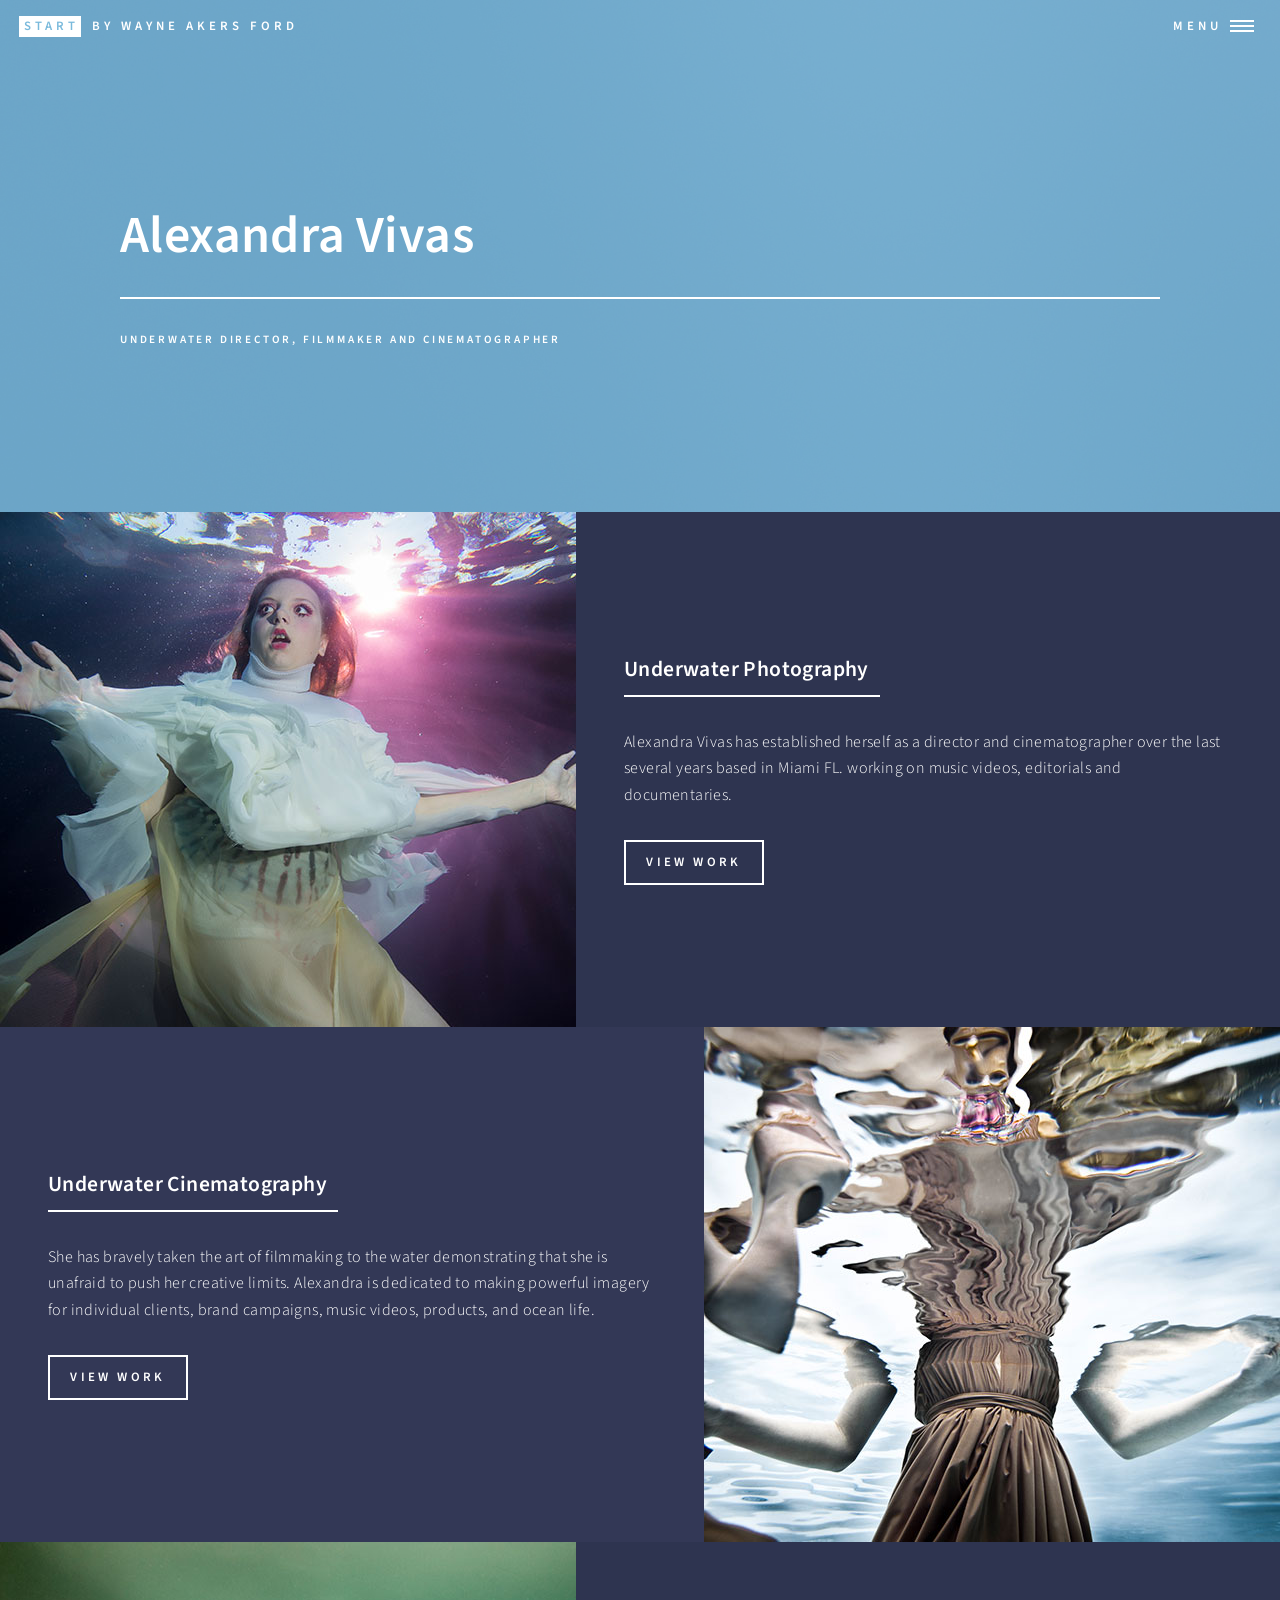
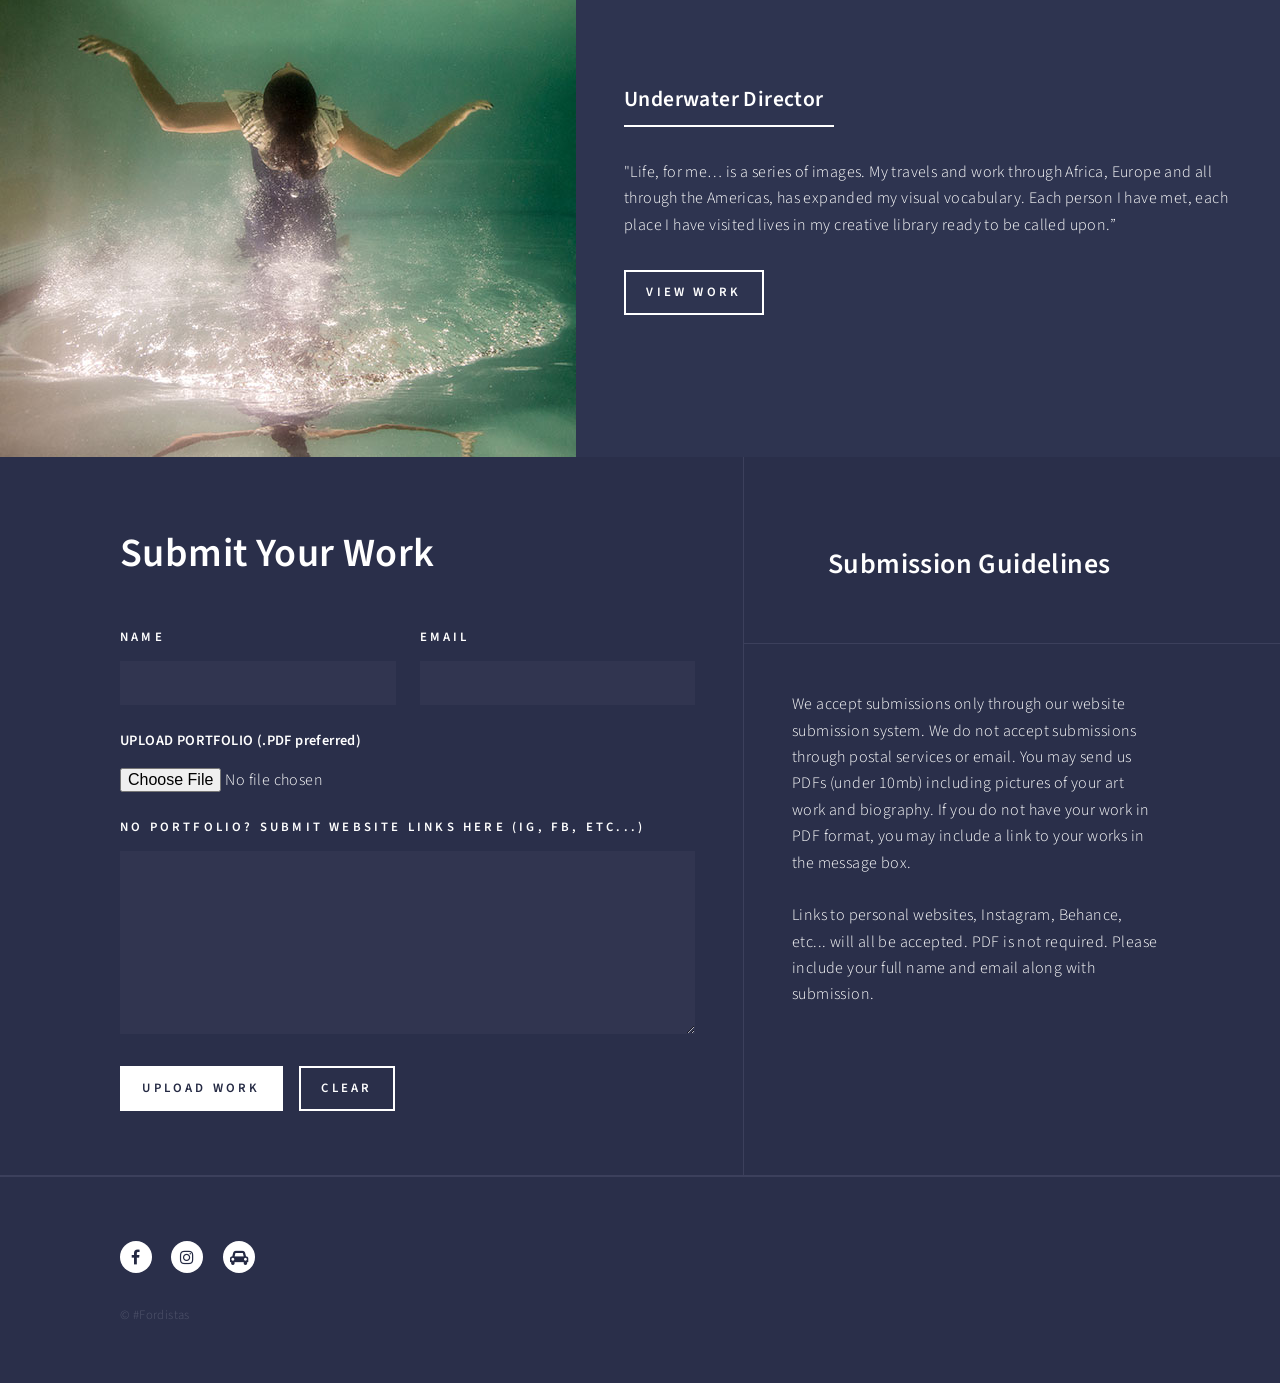
==== commit ea4e9f10: "added submission guidelines text" ====
--- a/pages/AlexandraVivas.html
+++ b/pages/AlexandraVivas.html
@@ -175,7 +175,7 @@
 							</section>
 							<section class="split">
 								<h2>Submission Guidelines</h2>
-								<p>Lorem Ipsum is simply dummy text of the printing and typesetting industry. Lorem Ipsum has been the industry's standard dummy text ever since the 1500s, when an unknown printer took a galley of type and scrambled it to make a type specimen book. It has survived not only five centuries, but also the leap into electronic typesetting, remaining essentially unchanged. </br> </br>It was popularised in the 1960s with the release of Letraset sheets containing Lorem Ipsum passages, and more recently with desktop publishing software like Aldus PageMaker including versions of Lorem Ipsum.</p>
+								<p>We accept submissions only through our website submission system. We do not accept submissions through postal services or email. You may send us PDFs (under 10mb) including pictures of your art work and biography. If you do not have your work in PDF format, you may include a link to your works in the message box. </br> </br>Links to personal websites, Instagram, Behance, etc... will all be accepted. PDF is not required. Please include your full name and email along with submission.</p>
 							</section>
 						</div>
 					</section>
